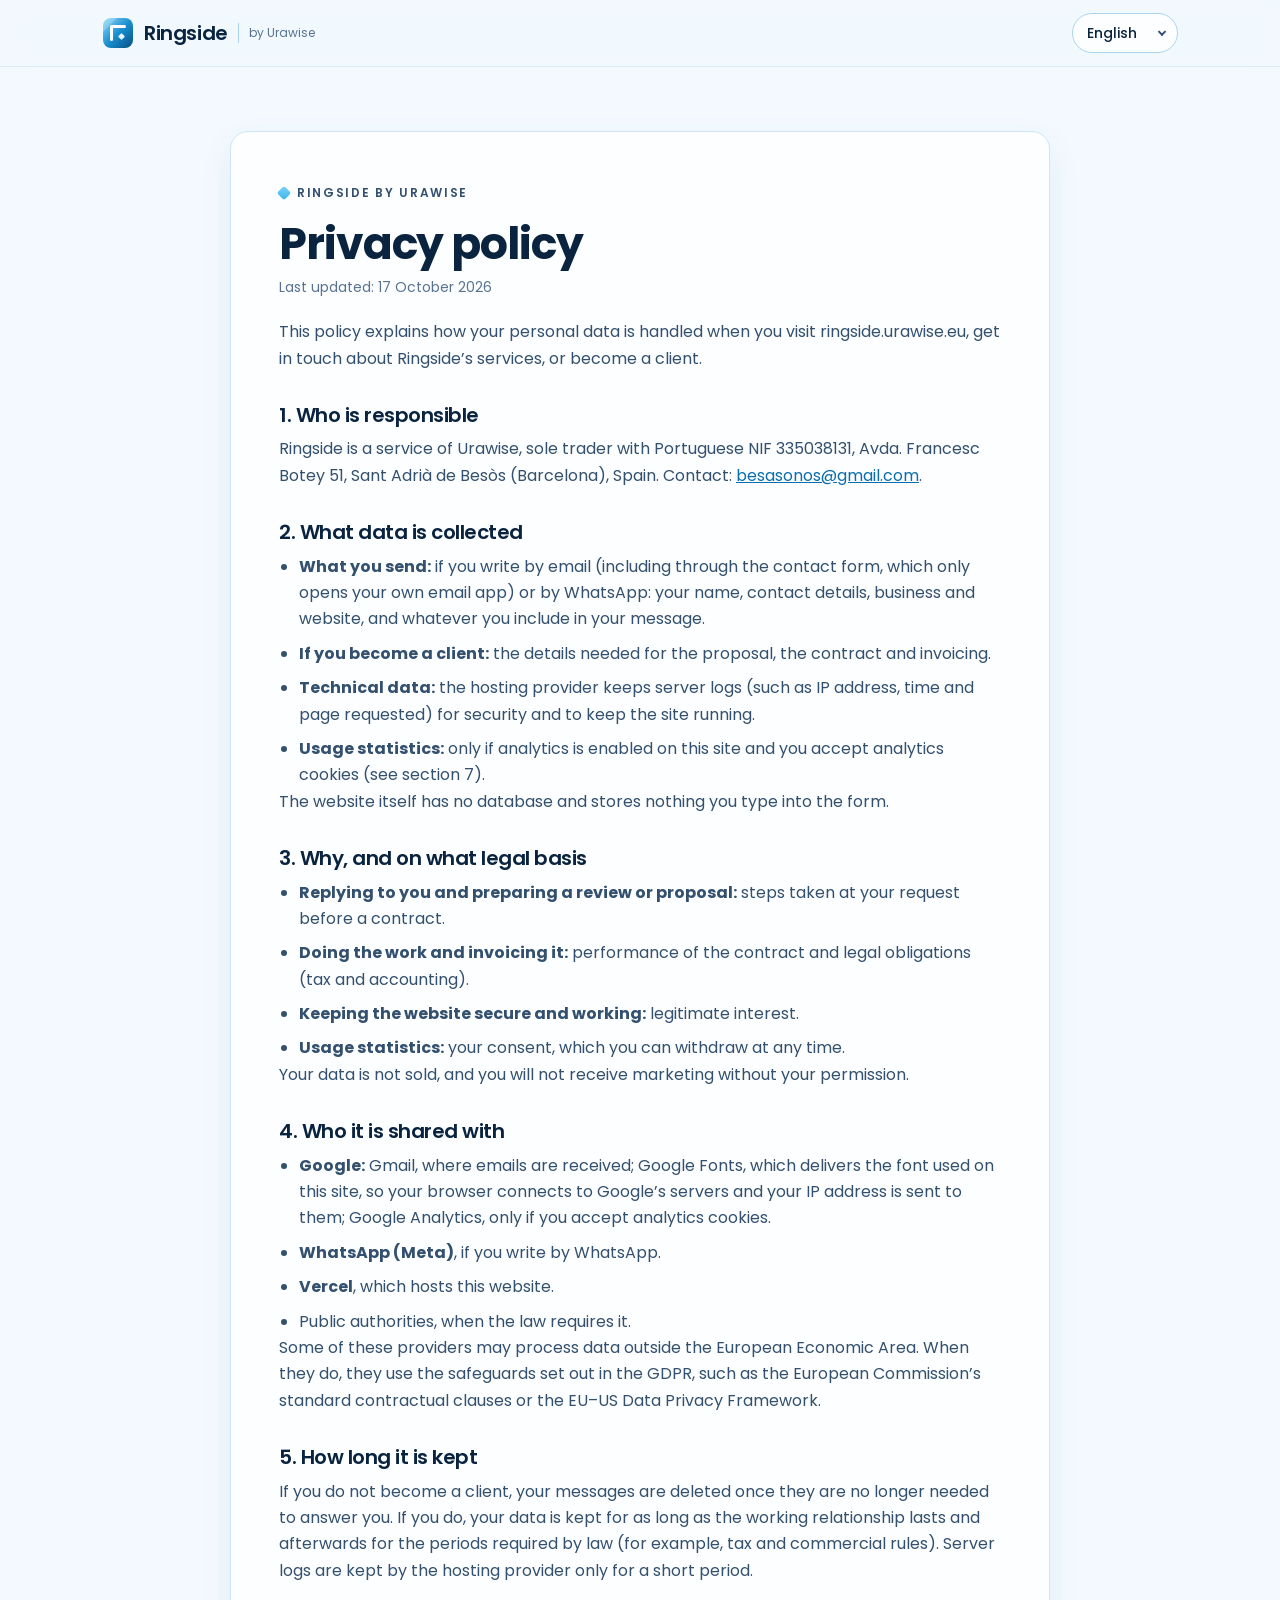
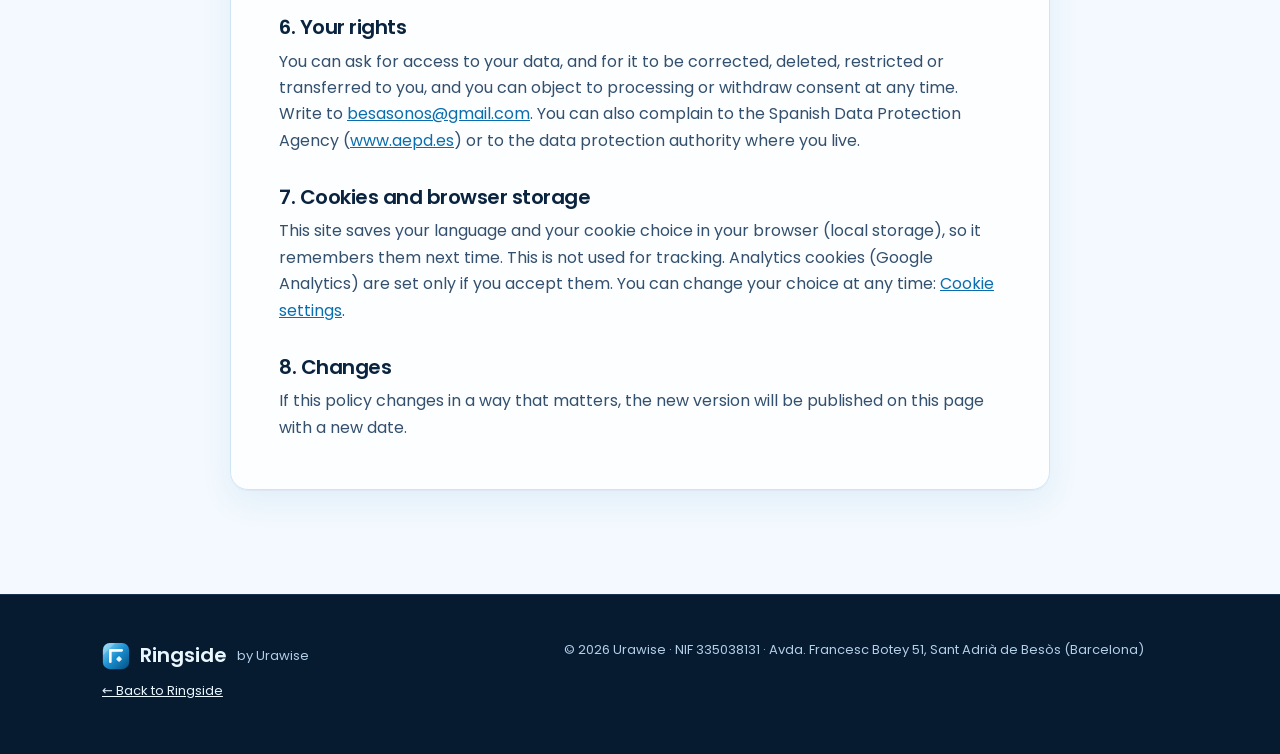
==== privacy.html @ f62d6eac "Privacy policy page in EN/ES/DA/SQ/FI at /privacy, linked from the footer; business details in the f" ====
<!doctype html>
<html lang="en">
<head>
  <meta charset="utf-8">
  <meta name="viewport" content="width=device-width, initial-scale=1">
  <title>Privacy policy · Ringside by Urawise</title>
  <meta name="description" content="How Ringside by Urawise handles personal data: who is responsible, what is collected, why, for how long, and your rights.">
  <link rel="canonical" href="https://ringside.urawise.eu/privacy">
  <meta name="theme-color" content="#f3f9fe" media="(prefers-color-scheme: light)">
  <meta name="theme-color" content="#05111f" media="(prefers-color-scheme: dark)">
  <meta name="color-scheme" content="light dark">
  <link rel="icon" href="/favicon.svg" type="image/svg+xml">
  <link rel="icon" href="/favicon-32.png" sizes="32x32" type="image/png">
  <link rel="apple-touch-icon" href="/apple-touch-icon.png">
  <link rel="preconnect" href="https://fonts.googleapis.com">
  <link rel="preconnect" href="https://fonts.gstatic.com" crossorigin>
  <link rel="stylesheet" href="https://fonts.googleapis.com/css2?family=Poppins:wght@400;500;600;700&display=swap">
  <link rel="stylesheet" href="/styles.css">
  <script src="/privacy.js" defer></script>
</head>
<body>
  <header class="site-header">
    <div class="wrap header-inner">
      <a class="brand" href="/" aria-label="Ringside by Urawise, home">
        <img class="brand-mark" src="/favicon.svg" alt="" width="32" height="32">
        <span class="brand-name">Ringside</span>
        <span class="brand-by">by Urawise</span>
      </a>
      <div class="header-actions">
        <label class="lang-select">
          <span class="visually-hidden">Language</span>
          <select data-lang-select>
            <option value="en" lang="en">English</option>
            <option value="es" lang="es">Español</option>
            <option value="da" lang="da">Dansk</option>
            <option value="sq" lang="sq">Shqip</option>
            <option value="fi" lang="fi">Suomi</option>
          </select>
        </label>
      </div>
    </div>
  </header>

  <main class="section legal-page">
    <div class="wrap">

<!-- ================= ENGLISH ================= -->
<article class="legal glass" data-lang-block="en" lang="en" data-title="Privacy policy · Ringside by Urawise">
  <p class="eyebrow">Ringside by Urawise</p>
  <h1>Privacy policy</h1>
  <p class="legal-updated">Last updated: 17 October 2026</p>
  <p>This policy explains how your personal data is handled when you visit ringside.urawise.eu, get in touch about Ringside’s services, or become a client.</p>

  <h2>1. Who is responsible</h2>
  <p>Ringside is a service of Urawise, sole trader with Portuguese NIF 335038131, Avda. Francesc Botey 51, Sant Adrià de Besòs (Barcelona), Spain. Contact: <a href="mailto:besasonos@gmail.com">besasonos@gmail.com</a>.</p>

  <h2>2. What data is collected</h2>
  <ul>
    <li><strong>What you send:</strong> if you write by email (including through the contact form, which only opens your own email app) or by WhatsApp: your name, contact details, business and website, and whatever you include in your message.</li>
    <li><strong>If you become a client:</strong> the details needed for the proposal, the contract and invoicing.</li>
    <li><strong>Technical data:</strong> the hosting provider keeps server logs (such as IP address, time and page requested) for security and to keep the site running.</li>
    <li><strong>Usage statistics:</strong> only if analytics is enabled on this site and you accept analytics cookies (see section 7).</li>
  </ul>
  <p>The website itself has no database and stores nothing you type into the form.</p>

  <h2>3. Why, and on what legal basis</h2>
  <ul>
    <li><strong>Replying to you and preparing a review or proposal:</strong> steps taken at your request before a contract.</li>
    <li><strong>Doing the work and invoicing it:</strong> performance of the contract and legal obligations (tax and accounting).</li>
    <li><strong>Keeping the website secure and working:</strong> legitimate interest.</li>
    <li><strong>Usage statistics:</strong> your consent, which you can withdraw at any time.</li>
  </ul>
  <p>Your data is not sold, and you will not receive marketing without your permission.</p>

  <h2>4. Who it is shared with</h2>
  <ul>
    <li><strong>Google:</strong> Gmail, where emails are received; Google Fonts, which delivers the font used on this site, so your browser connects to Google’s servers and your IP address is sent to them; Google Analytics, only if you accept analytics cookies.</li>
    <li><strong>WhatsApp (Meta)</strong>, if you write by WhatsApp.</li>
    <li><strong>Vercel</strong>, which hosts this website.</li>
    <li>Public authorities, when the law requires it.</li>
  </ul>
  <p>Some of these providers may process data outside the European Economic Area. When they do, they use the safeguards set out in the GDPR, such as the European Commission’s standard contractual clauses or the EU–US Data Privacy Framework.</p>

  <h2>5. How long it is kept</h2>
  <p>If you do not become a client, your messages are deleted once they are no longer needed to answer you. If you do, your data is kept for as long as the working relationship lasts and afterwards for the periods required by law (for example, tax and commercial rules). Server logs are kept by the hosting provider only for a short period.</p>

  <h2>6. Your rights</h2>
  <p>You can ask for access to your data, and for it to be corrected, deleted, restricted or transferred to you, and you can object to processing or withdraw consent at any time. Write to <a href="mailto:besasonos@gmail.com">besasonos@gmail.com</a>. You can also complain to the Spanish Data Protection Agency (<a href="https://www.aepd.es" target="_blank" rel="noopener">www.aepd.es</a>) or to the data protection authority where you live.</p>

  <h2 id="cookies">7. Cookies and browser storage</h2>
  <p>This site saves your language and your cookie choice in your browser (local storage), so it remembers them next time. This is not used for tracking. Analytics cookies (Google Analytics) are set only if you accept them. You can change your choice at any time: <a href="/?cookies=1">Cookie settings</a>.</p>

  <h2>8. Changes</h2>
  <p>If this policy changes in a way that matters, the new version will be published on this page with a new date.</p>
</article>

<!-- ================= ESPAÑOL ================= -->
<article class="legal glass" data-lang-block="es" lang="es" data-title="Política de privacidad · Ringside by Urawise" hidden>
  <p class="eyebrow">Ringside by Urawise</p>
  <h1>Política de privacidad</h1>
  <p class="legal-updated">Última actualización: 17 de octubre de 2026</p>
  <p>Esta política explica cómo se tratan tus datos personales cuando visitas ringside.urawise.eu, contactas para pedir información sobre los servicios de Ringside o te conviertes en cliente.</p>

  <h2>1. Responsable del tratamiento</h2>
  <p>Ringside es un servicio de Urawise, empresario individual con NIF portugués 335038131 y domicilio en Avda. Francesc Botey 51, Sant Adrià de Besòs (Barcelona), España. Contacto: <a href="mailto:besasonos@gmail.com">besasonos@gmail.com</a>.</p>

  <h2>2. Qué datos se tratan</h2>
  <ul>
    <li><strong>Lo que nos envías:</strong> si escribes por email (también mediante el formulario de contacto, que solo abre tu propia app de correo) o por WhatsApp: tu nombre, datos de contacto, empresa y web, y lo que incluyas en tu mensaje.</li>
    <li><strong>Si te conviertes en cliente:</strong> los datos necesarios para la propuesta, el contrato y la facturación.</li>
    <li><strong>Datos técnicos:</strong> el proveedor de alojamiento guarda registros del servidor (como la dirección IP, la hora y la página solicitada) por seguridad y para que la web funcione.</li>
    <li><strong>Estadísticas de uso:</strong> solo si la analítica está activada en esta web y aceptas las cookies de analítica (ver apartado 7).</li>
  </ul>
  <p>La web no tiene base de datos y no guarda nada de lo que escribas en el formulario.</p>

  <h2>3. Para qué y con qué base legal</h2>
  <ul>
    <li><strong>Responderte y preparar una revisión o propuesta:</strong> medidas precontractuales a petición tuya.</li>
    <li><strong>Realizar el trabajo y facturarlo:</strong> ejecución del contrato y cumplimiento de obligaciones legales (fiscales y contables).</li>
    <li><strong>Mantener la web segura y en funcionamiento:</strong> interés legítimo.</li>
    <li><strong>Estadísticas de uso:</strong> tu consentimiento, que puedes retirar en cualquier momento.</li>
  </ul>
  <p>Tus datos no se venden y no recibirás publicidad sin tu permiso.</p>

  <h2>4. Con quién se comparten</h2>
  <ul>
    <li><strong>Google:</strong> Gmail, donde se reciben los emails; Google Fonts, que sirve la tipografía de esta web, por lo que tu navegador se conecta a los servidores de Google y les envía tu dirección IP; Google Analytics, solo si aceptas las cookies de analítica.</li>
    <li><strong>WhatsApp (Meta)</strong>, si escribes por WhatsApp.</li>
    <li><strong>Vercel</strong>, que aloja esta web.</li>
    <li>Administraciones públicas, cuando la ley lo exija.</li>
  </ul>
  <p>Algunos de estos proveedores pueden tratar datos fuera del Espacio Económico Europeo; en ese caso lo hacen con las garantías previstas en el RGPD, como las cláusulas contractuales tipo de la Comisión Europea o el Marco de Privacidad de Datos UE-EE. UU.</p>

  <h2>5. Cuánto tiempo se conservan</h2>
  <p>Si no llegas a ser cliente, tus mensajes se borran cuando ya no son necesarios para responderte. Si lo eres, tus datos se conservan mientras dure la relación y, después, durante los plazos que exige la ley (por ejemplo, la normativa fiscal y mercantil). El proveedor de alojamiento conserva los registros del servidor solo durante un periodo breve.</p>

  <h2>6. Tus derechos</h2>
  <p>Puedes pedir el acceso, la rectificación, la supresión, la limitación y la portabilidad de tus datos, oponerte al tratamiento o retirar tu consentimiento en cualquier momento. Escribe a <a href="mailto:besasonos@gmail.com">besasonos@gmail.com</a>. También puedes reclamar ante la Agencia Española de Protección de Datos (<a href="https://www.aepd.es" target="_blank" rel="noopener">www.aepd.es</a>) o ante la autoridad de protección de datos de donde vivas.</p>

  <h2 id="cookies-es">7. Cookies y almacenamiento del navegador</h2>
  <p>Esta web guarda tu idioma y tu elección sobre cookies en tu navegador (almacenamiento local) para recordarlos la próxima vez. No se usa para seguimiento. Las cookies de analítica (Google Analytics) solo se activan si las aceptas. Puedes cambiar tu elección cuando quieras: <a href="/?cookies=1">Configuración de cookies</a>.</p>

  <h2>8. Cambios</h2>
  <p>Si esta política cambia de forma relevante, la nueva versión se publicará en esta página con una nueva fecha.</p>
</article>

<!-- ================= DANSK ================= -->
<article class="legal glass" data-lang-block="da" lang="da" data-title="Privatlivspolitik · Ringside by Urawise" hidden>
  <p class="eyebrow">Ringside by Urawise</p>
  <h1>Privatlivspolitik</h1>
  <p class="legal-updated">Senest opdateret: 17. oktober 2026</p>
  <p>Denne politik forklarer, hvordan dine personoplysninger behandles, når du besøger ringside.urawise.eu, kontakter Ringside om services eller bliver kunde.</p>

  <h2>1. Dataansvarlig</h2>
  <p>Ringside er en service fra Urawise, enkeltmandsvirksomhed med portugisisk NIF 335038131, Avda. Francesc Botey 51, Sant Adrià de Besòs (Barcelona), Spanien. Kontakt: <a href="mailto:besasonos@gmail.com">besasonos@gmail.com</a>.</p>

  <h2>2. Hvilke oplysninger der indsamles</h2>
  <ul>
    <li><strong>Det, du sender:</strong> hvis du skriver via e-mail (også via kontaktformularen, som kun åbner din egen mailapp) eller WhatsApp: dit navn, dine kontaktoplysninger, virksomhed og hjemmeside, og hvad du ellers skriver i din besked.</li>
    <li><strong>Hvis du bliver kunde:</strong> de oplysninger, der er nødvendige for tilbud, kontrakt og fakturering.</li>
    <li><strong>Tekniske data:</strong> hostingudbyderen gemmer serverlogs (som IP-adresse, tidspunkt og den side, der blev hentet) af sikkerhedshensyn og for at holde siden kørende.</li>
    <li><strong>Brugsstatistik:</strong> kun hvis analyse er slået til på siden, og du accepterer analysecookies (se afsnit 7).</li>
  </ul>
  <p>Selve hjemmesiden har ingen database og gemmer intet af det, du skriver i formularen.</p>

  <h2>3. Formål og retsgrundlag</h2>
  <ul>
    <li><strong>At svare dig og forberede en gennemgang eller et tilbud:</strong> foranstaltninger før en kontrakt på din anmodning.</li>
    <li><strong>At udføre arbejdet og fakturere det:</strong> opfyldelse af kontrakten og retlige forpligtelser (skat og bogføring).</li>
    <li><strong>At holde hjemmesiden sikker og i drift:</strong> legitim interesse.</li>
    <li><strong>Brugsstatistik:</strong> dit samtykke, som du til enhver tid kan trække tilbage.</li>
  </ul>
  <p>Dine oplysninger sælges ikke, og du modtager ikke markedsføring uden din tilladelse.</p>

  <h2>4. Hvem oplysningerne deles med</h2>
  <ul>
    <li><strong>Google:</strong> Gmail, hvor e-mails modtages; Google Fonts, som leverer skrifttypen på denne side, så din browser forbinder til Googles servere og sender din IP-adresse til dem; Google Analytics, kun hvis du accepterer analysecookies.</li>
    <li><strong>WhatsApp (Meta)</strong>, hvis du skriver via WhatsApp.</li>
    <li><strong>Vercel</strong>, som hoster denne hjemmeside.</li>
    <li>Offentlige myndigheder, når loven kræver det.</li>
  </ul>
  <p>Nogle af disse udbydere kan behandle oplysninger uden for Det Europæiske Økonomiske Samarbejdsområde. I så fald sker det med de garantier, som GDPR foreskriver, f.eks. Europa-Kommissionens standardkontraktbestemmelser eller EU-US Data Privacy Framework.</p>

  <h2>5. Hvor længe oplysningerne opbevares</h2>
  <p>Hvis du ikke bliver kunde, slettes dine beskeder, når de ikke længere er nødvendige for at svare dig. Hvis du bliver kunde, opbevares dine oplysninger, så længe samarbejdet varer, og derefter i de perioder, loven kræver (f.eks. skatte- og handelsregler). Serverlogs opbevares kun i kort tid af hostingudbyderen.</p>

  <h2>6. Dine rettigheder</h2>
  <p>Du kan bede om indsigt i dine oplysninger og om at få dem rettet, slettet, begrænset eller overført til dig, og du kan gøre indsigelse mod behandlingen eller trække dit samtykke tilbage når som helst. Skriv til <a href="mailto:besasonos@gmail.com">besasonos@gmail.com</a>. Du kan også klage til det spanske datatilsyn (<a href="https://www.aepd.es" target="_blank" rel="noopener">www.aepd.es</a>) eller til datatilsynet, hvor du bor.</p>

  <h2 id="cookies-da">7. Cookies og lagring i browseren</h2>
  <p>Denne side gemmer dit sprog og dit cookievalg i din browser (lokal lagring), så de huskes næste gang. Det bruges ikke til sporing. Analysecookies (Google Analytics) sættes kun, hvis du accepterer dem. Du kan altid ændre dit valg: <a href="/?cookies=1">Cookieindstillinger</a>.</p>

  <h2>8. Ændringer</h2>
  <p>Hvis politikken ændres på en væsentlig måde, offentliggøres den nye version på denne side med en ny dato.</p>
</article>

<!-- ================= SHQIP ================= -->
<article class="legal glass" data-lang-block="sq" lang="sq" data-title="Politika e privatësisë · Ringside by Urawise" hidden>
  <p class="eyebrow">Ringside by Urawise</p>
  <h1>Politika e privatësisë</h1>
  <p class="legal-updated">Përditësuar më: 17 tetor 2026</p>
  <p>Kjo politikë shpjegon si trajtohen të dhënat e tua personale kur viziton ringside.urawise.eu, kontakton për shërbimet e Ringside ose bëhesh klient.</p>

  <h2>1. Kush është përgjegjës</h2>
  <p>Ringside është një shërbim i Urawise, sipërmarrës individual me NIF portugez 335038131, Avda. Francesc Botey 51, Sant Adrià de Besòs (Barcelona), Spanjë. Kontakti: <a href="mailto:besasonos@gmail.com">besasonos@gmail.com</a>.</p>

  <h2>2. Çfarë të dhënash mblidhen</h2>
  <ul>
    <li><strong>Ato që dërgon:</strong> nëse shkruan me email (edhe përmes formularit të kontaktit, i cili vetëm hap aplikacionin tënd të emailit) ose në WhatsApp: emri, të dhënat e kontaktit, biznesi dhe faqja jote, si dhe çfarëdo që përfshin në mesazh.</li>
    <li><strong>Nëse bëhesh klient:</strong> të dhënat e nevojshme për ofertën, kontratën dhe faturimin.</li>
    <li><strong>Të dhëna teknike:</strong> ofruesi i hostimit ruan regjistrat e serverit (si adresa IP, ora dhe faqja e kërkuar) për siguri dhe që faqja të funksionojë.</li>
    <li><strong>Statistika përdorimi:</strong> vetëm nëse analitika është aktivizuar në këtë faqe dhe ti pranon cookies analitike (shih pikën 7).</li>
  </ul>
  <p>Vetë faqja nuk ka bazë të dhënash dhe nuk ruan asgjë nga ato që shkruan në formular.</p>

  <h2>3. Për çfarë dhe mbi çfarë baze ligjore</h2>
  <ul>
    <li><strong>Për t’u përgjigjur dhe për të përgatitur një rishikim ose ofertë:</strong> hapa para kontratës, me kërkesën tënde.</li>
    <li><strong>Për të kryer punën dhe për ta faturuar:</strong> zbatimi i kontratës dhe detyrimet ligjore (tatimore dhe kontabël).</li>
    <li><strong>Për ta mbajtur faqen të sigurt dhe funksionale:</strong> interes legjitim.</li>
    <li><strong>Statistika përdorimi:</strong> pëlqimi yt, të cilin mund ta tërheqësh në çdo kohë.</li>
  </ul>
  <p>Të dhënat e tua nuk shiten dhe nuk do të marrësh mesazhe marketingu pa lejen tënde.</p>

  <h2>4. Me kë ndahen</h2>
  <ul>
    <li><strong>Google:</strong> Gmail, ku merren emailet; Google Fonts, që ofron shkronjat e kësaj faqeje, prandaj shfletuesi yt lidhet me serverat e Google dhe u dërgon adresën tënde IP; Google Analytics, vetëm nëse pranon cookies analitike.</li>
    <li><strong>WhatsApp (Meta)</strong>, nëse shkruan në WhatsApp.</li>
    <li><strong>Vercel</strong>, që hoston këtë faqe.</li>
    <li>Autoritetet publike, kur e kërkon ligji.</li>
  </ul>
  <p>Disa nga këta ofrues mund t’i përpunojnë të dhënat jashtë Zonës Ekonomike Evropiane. Në atë rast, ata përdorin garancitë e parashikuara nga GDPR, si klauzolat standarde kontraktuale të Komisionit Evropian ose Kuadri i Privatësisë së të Dhënave BE-SHBA.</p>

  <h2>5. Sa kohë ruhen</h2>
  <p>Nëse nuk bëhesh klient, mesazhet e tua fshihen kur nuk janë më të nevojshme për të të përgjigjur. Nëse bëhesh klient, të dhënat ruhen për sa kohë zgjat bashkëpunimi dhe më pas për afatet që kërkon ligji (për shembull, rregullat tatimore dhe tregtare). Regjistrat e serverit ruhen nga ofruesi i hostimit vetëm për një periudhë të shkurtër.</p>

  <h2>6. Të drejtat e tua</h2>
  <p>Mund të kërkosh qasje në të dhënat e tua, korrigjimin, fshirjen, kufizimin ose transferimin e tyre te ti, dhe mund të kundërshtosh përpunimin ose të tërheqësh pëlqimin në çdo kohë. Shkruaj te <a href="mailto:besasonos@gmail.com">besasonos@gmail.com</a>. Mund të ankohesh edhe pranë Agjencisë Spanjolle për Mbrojtjen e të Dhënave (<a href="https://www.aepd.es" target="_blank" rel="noopener">www.aepd.es</a>) ose pranë autoritetit të mbrojtjes së të dhënave ku jeton.</p>

  <h2 id="cookies-sq">7. Cookies dhe ruajtja në shfletues</h2>
  <p>Kjo faqe ruan gjuhën dhe zgjedhjen tënde për cookies në shfletues (ruajtje lokale), që t’i mbajë mend herën tjetër. Kjo nuk përdoret për gjurmim. Cookies analitike (Google Analytics) vendosen vetëm nëse i pranon. Mund ta ndryshosh zgjedhjen në çdo kohë: <a href="/?cookies=1">Cilësimet e cookies</a>.</p>

  <h2>8. Ndryshime</h2>
  <p>Nëse kjo politikë ndryshon në mënyrë të rëndësishme, versioni i ri do të publikohet në këtë faqe me një datë të re.</p>
</article>

<!-- ================= SUOMI ================= -->
<article class="legal glass" data-lang-block="fi" lang="fi" data-title="Tietosuojaseloste · Ringside by Urawise" hidden>
  <p class="eyebrow">Ringside by Urawise</p>
  <h1>Tietosuojaseloste</h1>
  <p class="legal-updated">Päivitetty: 17.10.2026</p>
  <p>Tässä selosteessa kerrotaan, miten henkilötietojasi käsitellään, kun vierailet sivustolla ringside.urawise.eu, otat yhteyttä Ringsiden palveluista tai sinusta tulee asiakas.</p>

  <h2>1. Rekisterinpitäjä</h2>
  <p>Ringside on Urawisen palvelu. Urawise on yksityinen elinkeinonharjoittaja, portugalilainen NIF 335038131, Avda. Francesc Botey 51, Sant Adrià de Besòs (Barcelona), Espanja. Yhteystieto: <a href="mailto:besasonos@gmail.com">besasonos@gmail.com</a>.</p>

  <h2>2. Mitä tietoja kerätään</h2>
  <ul>
    <li><strong>Lähettämäsi tiedot:</strong> jos kirjoitat sähköpostilla (myös yhteydenottolomakkeella, joka vain avaa oman sähköpostisovelluksesi) tai WhatsAppissa: nimesi, yhteystietosi, yrityksesi ja verkkosivusi sekä kaikki, mitä kirjoitat viestiisi.</li>
    <li><strong>Jos sinusta tulee asiakas:</strong> tarjoukseen, sopimukseen ja laskutukseen tarvittavat tiedot.</li>
    <li><strong>Tekniset tiedot:</strong> palveluntarjoaja, jolla sivusto on, tallentaa palvelinlokeja (kuten IP-osoite, aika ja pyydetty sivu) tietoturvan ja sivuston toiminnan vuoksi.</li>
    <li><strong>Käyttötilastot:</strong> vain, jos analytiikka on käytössä tällä sivustolla ja hyväksyt analytiikkaevästeet (ks. kohta 7).</li>
  </ul>
  <p>Sivustolla ei ole tietokantaa, eikä se tallenna mitään lomakkeeseen kirjoittamaasi.</p>

  <h2>3. Käyttötarkoitukset ja oikeusperuste</h2>
  <ul>
    <li><strong>Sinulle vastaaminen ja arvion tai tarjouksen valmistelu:</strong> pyynnöstäsi tehtävät sopimusta edeltävät toimet.</li>
    <li><strong>Työn tekeminen ja laskuttaminen:</strong> sopimuksen täytäntöönpano ja lakisääteiset velvoitteet (verotus ja kirjanpito).</li>
    <li><strong>Sivuston turvallisuus ja toiminta:</strong> oikeutettu etu.</li>
    <li><strong>Käyttötilastot:</strong> suostumuksesi, jonka voit perua milloin tahansa.</li>
  </ul>
  <p>Tietojasi ei myydä, eikä sinulle lähetetä markkinointia ilman lupaasi.</p>

  <h2>4. Kenelle tietoja luovutetaan</h2>
  <ul>
    <li><strong>Google:</strong> Gmail, johon sähköpostit saapuvat; Google Fonts, joka toimittaa sivuston fontin, joten selaimesi muodostaa yhteyden Googlen palvelimiin ja IP-osoitteesi välittyy niille; Google Analytics, vain jos hyväksyt analytiikkaevästeet.</li>
    <li><strong>WhatsApp (Meta)</strong>, jos kirjoitat WhatsAppissa.</li>
    <li><strong>Vercel</strong>, jonka palvelimilla tämä sivusto on.</li>
    <li>Viranomaiset, kun laki sitä edellyttää.</li>
  </ul>
  <p>Osa näistä palveluntarjoajista voi käsitellä tietoja Euroopan talousalueen ulkopuolella. Silloin ne käyttävät GDPR:n mukaisia suojatoimia, kuten Euroopan komission vakiosopimuslausekkeita tai EU:n ja Yhdysvaltojen tietosuojakehystä.</p>

  <h2>5. Kuinka kauan tietoja säilytetään</h2>
  <p>Jos sinusta ei tule asiakasta, viestisi poistetaan, kun niitä ei enää tarvita sinulle vastaamiseen. Jos sinusta tulee asiakas, tietojasi säilytetään yhteistyön ajan ja sen jälkeen lain edellyttämät ajat (esimerkiksi vero- ja kauppalainsäädännön mukaan). Palveluntarjoaja säilyttää palvelinlokeja vain lyhyen ajan.</p>

  <h2>6. Oikeutesi</h2>
  <p>Voit pyytää pääsyä tietoihisi sekä niiden oikaisua, poistamista, käsittelyn rajoittamista tai siirtämistä sinulle, ja voit vastustaa käsittelyä tai perua suostumuksesi milloin tahansa. Kirjoita osoitteeseen <a href="mailto:besasonos@gmail.com">besasonos@gmail.com</a>. Voit myös tehdä valituksen Espanjan tietosuojavirastolle (<a href="https://www.aepd.es" target="_blank" rel="noopener">www.aepd.es</a>) tai asuinmaasi tietosuojaviranomaiselle.</p>

  <h2 id="cookies-fi">7. Evästeet ja selaimen tallennustila</h2>
  <p>Sivusto tallentaa kielivalintasi ja evästevalintasi selaimeesi (paikallinen tallennustila), jotta ne muistetaan seuraavalla kerralla. Tätä ei käytetä seurantaan. Analytiikkaevästeet (Google Analytics) otetaan käyttöön vain, jos hyväksyt ne. Voit muuttaa valintaasi milloin tahansa: <a href="/?cookies=1">Evästeasetukset</a>.</p>

  <h2>8. Muutokset</h2>
  <p>Jos seloste muuttuu olennaisesti, uusi versio julkaistaan tällä sivulla uudella päivämäärällä.</p>
</article>

    </div>
  </main>

  <footer class="site-footer">
    <div class="wrap footer-inner">
      <div>
        <p class="footer-brand"><img class="brand-mark" src="/favicon.svg" alt="" width="28" height="28">Ringside <span>by Urawise</span></p>
        <p><a class="footer-link" href="/" data-back>← Back to Ringside</a></p>
      </div>
      <div class="footer-legal">
        <p>© <span data-year>2026</span> Urawise · NIF 335038131 · Avda. Francesc Botey 51, Sant Adrià de Besòs (Barcelona)</p>
      </div>
    </div>
  </footer>
</body>
</html>
---- styles.css ----
/* Ringside: crystal blue brand. Poppins throughout. */
:root {
  --bg: #f3f9fe;
  --bg-2: #e7f4fd;
  --surface: rgba(255, 255, 255, .74);
  --surface-solid: #ffffff;
  --ink: #0a2440;
  --ink-2: #33506e;
  --muted: #587391;
  --line: #cfe5f4;
  --line-strong: #a9d3ee;
  --brand: #0a6eae;
  --brand-ink: #075a8f;
  --crystal-1: #e4f6ff;
  --crystal-2: #bde9fb;
  --crystal-3: #7fd2f5;
  --crystal-4: #38b6ec;
  --btn-from: #064f80;
  --btn-to: #0b78bb;
  --btn-ink: #ffffff;
  --glow: rgba(56, 182, 236, .28);
  --deep: #061a30;
  --deep-2: #0b2e52;
  --deep-ink: #eaf7ff;
  --deep-muted: #b3cfe6;
  --whatsapp: #128c4a;
  --radius: 18px;
  --shadow: 0 1px 1px rgba(10, 36, 64, .04), 0 12px 32px rgba(10, 110, 174, .08);
  --font: 'Poppins', system-ui, -apple-system, 'Segoe UI', sans-serif;
  color-scheme: light;
}

@media (prefers-color-scheme: dark) {
  :root {
    --bg: #05111f;
    --bg-2: #081a2e;
    --surface: rgba(16, 42, 70, .55);
    --surface-solid: #0c2138;
    --ink: #e6f4ff;
    --ink-2: #bcd5ea;
    --muted: #8eabc6;
    --line: #17375a;
    --line-strong: #24507c;
    --brand: #7fd2f5;
    --brand-ink: #a6e1f9;
    --crystal-1: #0d2742;
    --crystal-2: #12406a;
    --crystal-3: #1f6fa6;
    --crystal-4: #38b6ec;
    --btn-from: #38b6ec;
    --btn-to: #8fdcfa;
    --btn-ink: #04203a;
    --glow: rgba(56, 182, 236, .22);
    --deep: #030b15;
    --deep-2: #0a2643;
    --whatsapp: #1fa85c;
    --shadow: 0 1px 1px rgba(0, 0, 0, .3), 0 14px 36px rgba(0, 0, 0, .35);
    color-scheme: dark;
  }
}

*, *::before, *::after { box-sizing: border-box; }
html { scroll-behavior: smooth; -webkit-text-size-adjust: 100%; }
@media (prefers-reduced-motion: reduce) { html { scroll-behavior: auto; } *, *::before, *::after { transition: none !important; animation: none !important; } }
body {
  margin: 0;
  background: var(--bg);
  color: var(--ink);
  font-family: var(--font);
  font-size: 16px;
  line-height: 1.65;
  overflow-x: hidden;
}
img, svg { display: block; max-width: 100%; }
a { color: var(--brand); }
h1, h2, h3 { line-height: 1.12; letter-spacing: -.025em; margin: 0; font-weight: 600; }
h1 { font-size: clamp(36px, 7vw, 66px); max-width: 15ch; font-weight: 700; }
h2 { font-size: clamp(27px, 4.2vw, 42px); max-width: 22ch; }
h3 { font-size: 19px; letter-spacing: -.01em; }
p { margin: 0; }
:focus-visible { outline: 3px solid var(--crystal-4); outline-offset: 3px; border-radius: 6px; }

.wrap { width: 100%; max-width: 1140px; margin: 0 auto; padding: 0 16px; position: relative; }
@media (min-width: 720px) { .wrap { padding: 0 32px; } }

.skip-link { position: absolute; left: -9999px; top: 8px; background: var(--surface-solid); padding: 8px 12px; z-index: 100; }
.skip-link:focus { left: 8px; }

/* Gradient text for key words */
.shine { background: linear-gradient(100deg, var(--brand-ink) 0%, var(--crystal-4) 55%, var(--brand) 100%); -webkit-background-clip: text; background-clip: text; color: transparent; }

/* Header */
.site-header { position: sticky; top: 0; z-index: 30; background: color-mix(in srgb, var(--bg) 78%, transparent); backdrop-filter: blur(14px) saturate(1.4); -webkit-backdrop-filter: blur(14px) saturate(1.4); border-bottom: 1px solid color-mix(in srgb, var(--line) 70%, transparent); }
.header-inner { display: flex; align-items: center; justify-content: space-between; gap: 12px; height: 66px; }
.brand { display: flex; align-items: center; gap: 10px; color: var(--ink); text-decoration: none; }
.brand-mark { width: 32px; height: 32px; flex: none; }
.brand-name { font-weight: 600; font-size: 20px; letter-spacing: -.02em; }
.brand-by { font-size: 12px; color: var(--muted); display: none; padding-left: 10px; border-left: 1px solid var(--line-strong); }
@media (min-width: 420px) { .brand-by { display: inline; } }
.site-nav { display: none; gap: 28px; }
.site-nav a { color: var(--ink-2); text-decoration: none; font-size: 14px; font-weight: 500; }
.site-nav a:hover { color: var(--brand); }
@media (min-width: 900px) { .site-nav { display: flex; } }
.header-actions { display: flex; align-items: center; gap: 10px; }
.visually-hidden { position: absolute; width: 1px; height: 1px; overflow: hidden; clip: rect(0 0 0 0); white-space: nowrap; }
.lang-select { position: relative; display: inline-flex; }
.lang-select::after { content: ''; position: absolute; right: 13px; top: 50%; width: 6px; height: 6px; border-right: 2px solid var(--ink-2); border-bottom: 2px solid var(--ink-2); transform: translateY(-70%) rotate(45deg); pointer-events: none; }
.lang-select select { appearance: none; -webkit-appearance: none; font: 500 14px var(--font); color: var(--ink); background: var(--surface); border: 1px solid var(--line-strong); border-radius: 999px; padding: 7px 32px 7px 14px; min-height: 40px; cursor: pointer; }
.lang-select select:hover { border-color: var(--brand); }
.header-actions .btn-small { display: none; }
@media (min-width: 560px) { .header-actions .btn-small { display: inline-flex; } }

/* Buttons */
.btn { position: relative; display: inline-flex; align-items: center; justify-content: center; gap: 10px; min-height: 50px; padding: 12px 26px; border-radius: 999px; border: 0; background: linear-gradient(135deg, var(--btn-from), var(--btn-to)); color: var(--btn-ink); font: 600 16px var(--font); text-decoration: none; cursor: pointer; box-shadow: 0 8px 24px var(--glow), inset 0 1px 0 rgba(255,255,255,.25); transition: transform .15s, box-shadow .15s; }
.btn:hover { transform: translateY(-2px); box-shadow: 0 14px 32px var(--glow), inset 0 1px 0 rgba(255,255,255,.25); }
.btn-small { min-height: 40px; padding: 8px 18px; font-size: 14px; }
.btn-ghost { background: var(--surface); color: var(--ink); border: 1px solid var(--line-strong); box-shadow: none; }
.btn-ghost:hover { box-shadow: none; border-color: var(--brand); }
.btn-block { width: 100%; }
.btn-whatsapp { background: var(--whatsapp); color: #fff; box-shadow: 0 8px 24px rgba(18, 140, 74, .25); }
.btn-whatsapp svg { width: 22px; height: 22px; }
.text-link { color: var(--ink-2); font-weight: 500; text-underline-offset: 5px; text-decoration-color: var(--crystal-3); }
.text-link:hover { color: var(--brand); }
.link-button { background: none; border: 0; padding: 0; color: inherit; font: inherit; text-decoration: underline; cursor: pointer; }

/* Hero */
.hero { position: relative; overflow: hidden; padding: 56px 0 72px; background:
  radial-gradient(700px 420px at 90% -10%, var(--crystal-2), transparent 65%),
  radial-gradient(520px 360px at 0% 100%, var(--crystal-1), transparent 70%),
  var(--bg); }
@media (min-width: 720px) { .hero { padding: 104px 0 120px; } }
.hero-inner { position: relative; z-index: 1; }
.hero-crystal { position: absolute; z-index: 0; right: -90px; top: -20px; width: 260px; opacity: .35; pointer-events: none; }
@media (min-width: 720px) { .hero-crystal { right: -40px; top: 40px; width: 520px; opacity: .9; } }
@media (min-width: 1100px) { .hero-crystal { right: 2%; } }
.hero-crystal svg { width: 100%; height: auto; animation: float 9s ease-in-out infinite; }
@keyframes float { 50% { transform: translateY(-12px) rotate(1.5deg); } }
.eyebrow { display: inline-flex; align-items: center; gap: 8px; color: var(--brand-ink); font-weight: 600; font-size: 12px; letter-spacing: .14em; text-transform: uppercase; margin-bottom: 16px; }
.eyebrow::before { content: ''; width: 10px; height: 10px; transform: rotate(45deg); border-radius: 2px; background: linear-gradient(135deg, var(--crystal-3), var(--crystal-4)); }
.hero .eyebrow { background: var(--surface); border: 1px solid var(--line-strong); border-radius: 999px; padding: 6px 14px; backdrop-filter: blur(8px); }
.lead { font-size: clamp(16px, 2.1vw, 19px); color: var(--ink-2); max-width: 56ch; margin-top: 22px; }
.hero-actions { display: flex; flex-wrap: wrap; align-items: center; gap: 16px 26px; margin-top: 34px; }
.hero-points { list-style: none; padding: 0; margin: 40px 0 0; display: flex; flex-wrap: wrap; gap: 10px; }
.hero-points li { background: var(--surface); border: 1px solid var(--line); border-radius: 12px; padding: 8px 14px; font-size: 14px; color: var(--ink-2); backdrop-filter: blur(8px); -webkit-backdrop-filter: blur(8px); }

/* Sections */
.section { position: relative; padding: 72px 0; }
@media (min-width: 720px) { .section { padding: 104px 0; } }
.section-alt { background: linear-gradient(180deg, var(--bg-2), var(--bg)); }
.section-lead { color: var(--ink-2); max-width: 60ch; margin-top: 18px; font-size: 17px; }
.split { display: grid; gap: 28px; }
@media (min-width: 860px) { .split { grid-template-columns: 1fr 1fr; gap: 64px; align-items: start; } }
.split > div > p:not(.eyebrow) { color: var(--ink-2); font-size: 17px; }

/* Glass cards */
.glass { background: var(--surface); border: 1px solid var(--line); border-radius: var(--radius); box-shadow: var(--shadow); backdrop-filter: blur(12px); -webkit-backdrop-filter: blur(12px); }

.cards { display: grid; gap: 18px; margin-top: 40px; }
@media (min-width: 860px) { .cards { grid-template-columns: repeat(3, 1fr); } }
.card { position: relative; overflow: hidden; padding: 28px; display: flex; flex-direction: column; gap: 12px; transition: transform .2s, border-color .2s; }
.card::after { content: ''; position: absolute; right: -40px; top: -40px; width: 120px; height: 120px; transform: rotate(45deg); background: linear-gradient(135deg, var(--crystal-2), transparent 70%); opacity: .7; pointer-events: none; }
.card:hover { transform: translateY(-3px); border-color: var(--line-strong); }
.card > p { color: var(--ink-2); }
.card-icon { width: 48px; height: 48px; border-radius: 14px; background: linear-gradient(135deg, var(--crystal-1), var(--crystal-2)); border: 1px solid var(--line-strong); color: var(--brand-ink); display: grid; place-items: center; }
.card-icon svg { width: 24px; height: 24px; fill: none; stroke: currentColor; stroke-width: 1.8; stroke-linecap: round; stroke-linejoin: round; }
.ticks { list-style: none; padding: 0; margin: 4px 0 0; display: grid; gap: 9px; }
.ticks li { position: relative; padding-left: 24px; color: var(--ink-2); font-size: 15px; }
.ticks li::before { content: ''; position: absolute; left: 3px; top: 9px; width: 8px; height: 8px; transform: rotate(45deg); border-radius: 1px; background: var(--crystal-4); }
.tag { margin-top: auto; font-size: 13px; color: var(--ink-2); background: var(--crystal-1); border: 1px dashed var(--line-strong); border-radius: 10px; padding: 8px 12px; }

.steps { list-style: none; padding: 0; margin: 40px 0 0; display: grid; gap: 18px; }
@media (min-width: 720px) { .steps { grid-template-columns: repeat(2, 1fr); } }
@media (min-width: 1000px) { .steps { grid-template-columns: repeat(4, 1fr); } }
.steps li { padding: 24px; }
.steps h3 { font-size: 18px; margin: 16px 0 8px; }
.steps p { color: var(--ink-2); font-size: 15px; }
.step-num { display: grid; place-items: center; width: 40px; height: 40px; border-radius: 12px; transform: rotate(45deg); background: linear-gradient(135deg, var(--btn-from), var(--btn-to)); color: var(--btn-ink); font-weight: 600; box-shadow: 0 6px 16px var(--glow); }
.step-num span { transform: rotate(-45deg); }

.chips { list-style: none; padding: 0; margin: 22px 0 0; display: flex; flex-wrap: wrap; gap: 8px; }
.chips li { border: 1px solid var(--line-strong); background: var(--surface); border-radius: 999px; padding: 6px 16px; font-size: 14px; color: var(--ink-2); }

.proof-empty { margin-top: 32px; padding: 28px; display: flex; gap: 18px; align-items: flex-start; border-style: dashed; border-color: var(--line-strong); }
.proof-empty img { width: 40px; height: 40px; flex: none; }
.proof-empty p { color: var(--ink-2); font-size: 17px; max-width: 62ch; }
.proof-grid { display: grid; gap: 18px; margin-top: 32px; }
@media (min-width: 720px) { .proof-grid { grid-template-columns: 1fr 1fr; } }
.proof-card { margin: 0; padding: 24px; }
.proof-number { font-weight: 700; font-size: 38px; color: var(--brand); }

.pricing-box { position: relative; overflow: hidden; display: flex; flex-direction: column; gap: 24px; padding: 30px; border-radius: 24px; background: linear-gradient(135deg, var(--crystal-1), var(--surface-solid) 60%); border: 1px solid var(--line-strong); box-shadow: var(--shadow); }
@media (min-width: 860px) { .pricing-box { flex-direction: row; align-items: center; justify-content: space-between; padding: 48px; } }
.price { font-weight: 600; font-size: clamp(19px, 2.4vw, 24px); line-height: 1.4; margin-top: 16px; max-width: 34ch; }
.muted { color: var(--muted); margin-top: 8px; font-size: 15px; }

/* Contact: deep crystal panel (same in both themes) */
.section-dark { color: var(--deep-ink); background:
  radial-gradient(600px 380px at 100% 0%, rgba(56, 182, 236, .35), transparent 70%),
  radial-gradient(500px 340px at 0% 100%, rgba(127, 210, 245, .18), transparent 70%),
  linear-gradient(160deg, var(--deep-2), var(--deep)); overflow: hidden; }
.section-dark .eyebrow { color: #9fe0fb; }
.section-dark .split > div > p:not(.eyebrow) { color: var(--deep-muted); margin-top: 18px; }
.contact-actions { display: flex; flex-direction: column; align-items: flex-start; gap: 16px; margin-top: 30px; }
.btn-outline-light { background: rgba(255, 255, 255, .06); color: var(--deep-ink); border: 1px solid rgba(159, 224, 251, .45); box-shadow: none; backdrop-filter: blur(8px); }
.btn-outline-light:hover { background: rgba(255, 255, 255, .12); box-shadow: none; }
.btn-outline-light svg { width: 22px; height: 22px; }
@media (min-width: 480px) { .contact-actions { flex-direction: row; flex-wrap: wrap; } }
.contact-form { background: var(--surface-solid); color: var(--ink); border-radius: 22px; padding: 24px; display: grid; gap: 16px; box-shadow: 0 24px 60px rgba(0, 0, 0, .3); border: 1px solid var(--line); }
@media (min-width: 720px) { .contact-form { padding: 34px; } }
.field { display: grid; gap: 6px; }
.field label { font-size: 14px; font-weight: 500; color: var(--ink-2); }
.field input, .field textarea { width: 100%; font: 16px var(--font); color: var(--ink); background: var(--bg); border: 1px solid var(--line-strong); border-radius: 12px; padding: 12px 14px; }
.field input:focus, .field textarea:focus { outline: 3px solid var(--glow); outline-offset: 0; border-color: var(--crystal-4); }
.field textarea { resize: vertical; min-height: 110px; }
.form-note { font-size: 13px; color: var(--muted); }
.form-error { font-size: 14px; color: #b42318; }
@media (prefers-color-scheme: dark) { .form-error { color: #ff8a80; } }

/* Footer */
.site-footer { background: var(--deep); color: var(--deep-muted); border-top: 1px solid rgba(127, 210, 245, .14); padding: 44px 0 130px; font-size: 13px; }
@media (min-width: 720px) { .site-footer { padding-bottom: 52px; } }
.footer-inner { display: grid; gap: 24px; }
@media (min-width: 860px) { .footer-inner { grid-template-columns: 1fr 1.4fr; } }
.footer-brand { display: flex; align-items: center; gap: 10px; font-weight: 600; font-size: 20px; color: var(--deep-ink); margin-bottom: 8px; }
.footer-brand .brand-mark { width: 28px; height: 28px; }
.footer-brand span { font-weight: 400; font-size: 13px; color: var(--deep-muted); }
.footer-legal { display: grid; gap: 8px; }

/* Cookie banner */
.cookie-banner { position: fixed; left: 12px; right: 12px; bottom: 12px; z-index: 50; max-width: 520px; margin-left: auto; background: var(--surface-solid); color: var(--ink); border: 1px solid var(--line-strong); border-radius: 16px; box-shadow: 0 16px 44px rgba(6, 26, 48, .22); padding: 14px 16px; display: flex; flex-wrap: wrap; align-items: center; gap: 10px 16px; font-size: 14px; }
.cookie-banner[hidden] { display: none; }
.cookie-banner p { flex: 1 1 240px; }
.cookie-actions { display: flex; gap: 8px; }

/* Privacy page */
.legal-page { padding-top: 40px; }
@media (min-width: 720px) { .legal-page { padding-top: 64px; } }
.legal { max-width: 820px; margin: 0 auto; padding: 24px; }
@media (min-width: 720px) { .legal { padding: 48px; } }
.legal h1 { font-size: clamp(30px, 5vw, 44px); max-width: none; }
.legal h2 { font-size: 20px; max-width: none; margin: 32px 0 10px; }
.legal p, .legal li { color: var(--ink-2); }
.legal p + p { margin-top: 12px; }
.legal ul { padding-left: 20px; margin: 10px 0 0; display: grid; gap: 8px; }
.legal-updated { margin-top: 8px; font-size: 14px; color: var(--muted) !important; }
.legal > p:nth-of-type(3) { margin-top: 20px; }
.footer-link, .footer-legal a { color: var(--deep-ink); }
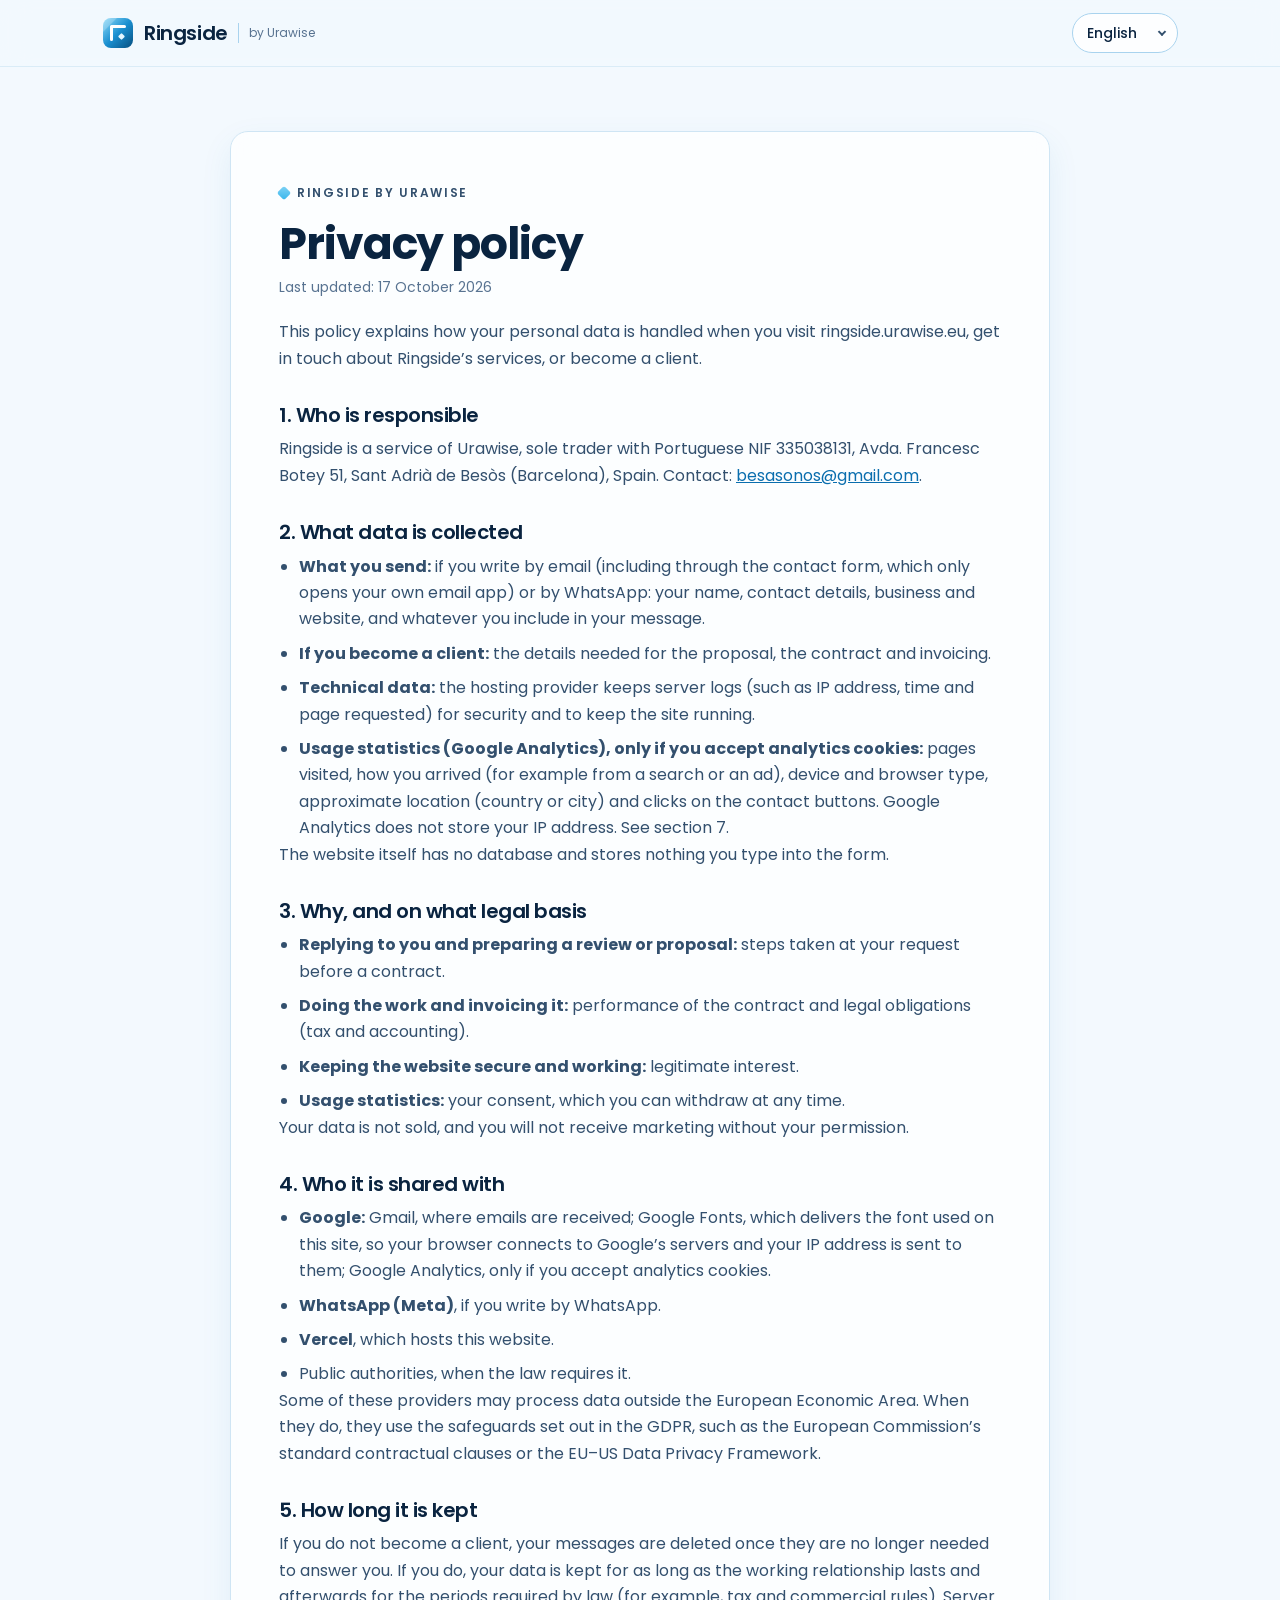
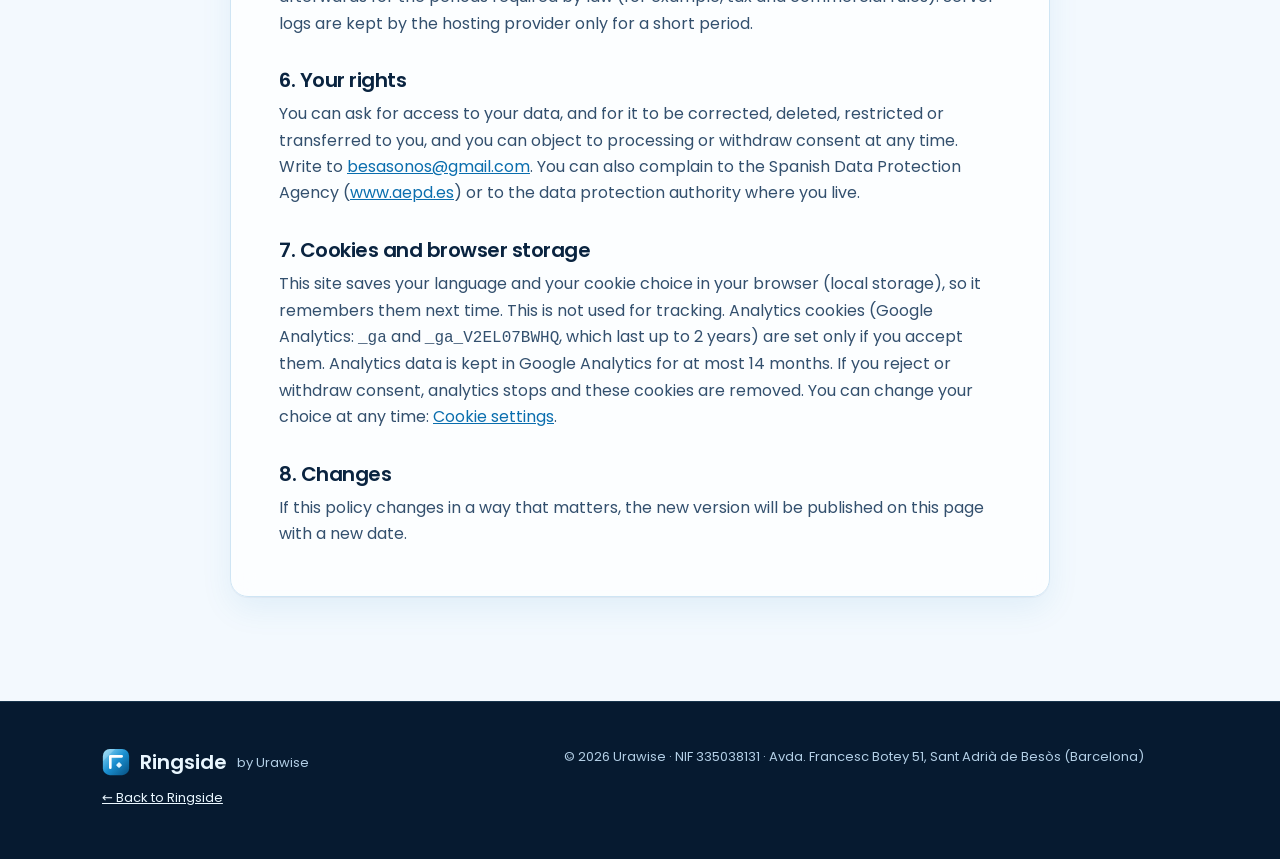
==== commit 0214beeb: "GA4 on (G-V2EL07BWHQ): loads only after Accept, cookie kept on ringside.urawise.eu, _ga cookies remo" ====
--- a/privacy.html
+++ b/privacy.html
@@ -59,7 +59,7 @@
     <li><strong>What you send:</strong> if you write by email (including through the contact form, which only opens your own email app) or by WhatsApp: your name, contact details, business and website, and whatever you include in your message.</li>
     <li><strong>If you become a client:</strong> the details needed for the proposal, the contract and invoicing.</li>
     <li><strong>Technical data:</strong> the hosting provider keeps server logs (such as IP address, time and page requested) for security and to keep the site running.</li>
-    <li><strong>Usage statistics:</strong> only if analytics is enabled on this site and you accept analytics cookies (see section 7).</li>
+    <li><strong>Usage statistics (Google Analytics), only if you accept analytics cookies:</strong> pages visited, how you arrived (for example from a search or an ad), device and browser type, approximate location (country or city) and clicks on the contact buttons. Google Analytics does not store your IP address. See section 7.</li>
   </ul>
   <p>The website itself has no database and stores nothing you type into the form.</p>
 
@@ -88,7 +88,7 @@
   <p>You can ask for access to your data, and for it to be corrected, deleted, restricted or transferred to you, and you can object to processing or withdraw consent at any time. Write to <a href="mailto:besasonos@gmail.com">besasonos@gmail.com</a>. You can also complain to the Spanish Data Protection Agency (<a href="https://www.aepd.es" target="_blank" rel="noopener">www.aepd.es</a>) or to the data protection authority where you live.</p>
 
   <h2 id="cookies">7. Cookies and browser storage</h2>
-  <p>This site saves your language and your cookie choice in your browser (local storage), so it remembers them next time. This is not used for tracking. Analytics cookies (Google Analytics) are set only if you accept them. You can change your choice at any time: <a href="/?cookies=1">Cookie settings</a>.</p>
+  <p>This site saves your language and your cookie choice in your browser (local storage), so it remembers them next time. This is not used for tracking. Analytics cookies (Google Analytics: <code>_ga</code> and <code>_ga_V2EL07BWHQ</code>, which last up to 2 years) are set only if you accept them. Analytics data is kept in Google Analytics for at most 14 months. If you reject or withdraw consent, analytics stops and these cookies are removed. You can change your choice at any time: <a href="/?cookies=1">Cookie settings</a>.</p>
 
   <h2>8. Changes</h2>
   <p>If this policy changes in a way that matters, the new version will be published on this page with a new date.</p>
@@ -109,7 +109,7 @@
     <li><strong>Lo que nos envías:</strong> si escribes por email (también mediante el formulario de contacto, que solo abre tu propia app de correo) o por WhatsApp: tu nombre, datos de contacto, empresa y web, y lo que incluyas en tu mensaje.</li>
     <li><strong>Si te conviertes en cliente:</strong> los datos necesarios para la propuesta, el contrato y la facturación.</li>
     <li><strong>Datos técnicos:</strong> el proveedor de alojamiento guarda registros del servidor (como la dirección IP, la hora y la página solicitada) por seguridad y para que la web funcione.</li>
-    <li><strong>Estadísticas de uso:</strong> solo si la analítica está activada en esta web y aceptas las cookies de analítica (ver apartado 7).</li>
+    <li><strong>Estadísticas de uso (Google Analytics), solo si aceptas las cookies de analítica:</strong> páginas visitadas, cómo llegaste (por ejemplo, desde un buscador o un anuncio), tipo de dispositivo y navegador, ubicación aproximada (país o ciudad) y clics en los botones de contacto. Google Analytics no guarda tu dirección IP. Ver apartado 7.</li>
   </ul>
   <p>La web no tiene base de datos y no guarda nada de lo que escribas en el formulario.</p>
 
@@ -138,7 +138,7 @@
   <p>Puedes pedir el acceso, la rectificación, la supresión, la limitación y la portabilidad de tus datos, oponerte al tratamiento o retirar tu consentimiento en cualquier momento. Escribe a <a href="mailto:besasonos@gmail.com">besasonos@gmail.com</a>. También puedes reclamar ante la Agencia Española de Protección de Datos (<a href="https://www.aepd.es" target="_blank" rel="noopener">www.aepd.es</a>) o ante la autoridad de protección de datos de donde vivas.</p>
 
   <h2 id="cookies-es">7. Cookies y almacenamiento del navegador</h2>
-  <p>Esta web guarda tu idioma y tu elección sobre cookies en tu navegador (almacenamiento local) para recordarlos la próxima vez. No se usa para seguimiento. Las cookies de analítica (Google Analytics) solo se activan si las aceptas. Puedes cambiar tu elección cuando quieras: <a href="/?cookies=1">Configuración de cookies</a>.</p>
+  <p>Esta web guarda tu idioma y tu elección sobre cookies en tu navegador (almacenamiento local) para recordarlos la próxima vez. No se usa para seguimiento. Las cookies de analítica (Google Analytics: <code>_ga</code> y <code>_ga_V2EL07BWHQ</code>, que duran hasta 2 años) solo se activan si las aceptas. Los datos de analítica se conservan en Google Analytics un máximo de 14 meses. Si rechazas o retiras tu consentimiento, la analítica se detiene y estas cookies se eliminan. Puedes cambiar tu elección cuando quieras: <a href="/?cookies=1">Configuración de cookies</a>.</p>
 
   <h2>8. Cambios</h2>
   <p>Si esta política cambia de forma relevante, la nueva versión se publicará en esta página con una nueva fecha.</p>
@@ -159,7 +159,7 @@
     <li><strong>Det, du sender:</strong> hvis du skriver via e-mail (også via kontaktformularen, som kun åbner din egen mailapp) eller WhatsApp: dit navn, dine kontaktoplysninger, virksomhed og hjemmeside, og hvad du ellers skriver i din besked.</li>
     <li><strong>Hvis du bliver kunde:</strong> de oplysninger, der er nødvendige for tilbud, kontrakt og fakturering.</li>
     <li><strong>Tekniske data:</strong> hostingudbyderen gemmer serverlogs (som IP-adresse, tidspunkt og den side, der blev hentet) af sikkerhedshensyn og for at holde siden kørende.</li>
-    <li><strong>Brugsstatistik:</strong> kun hvis analyse er slået til på siden, og du accepterer analysecookies (se afsnit 7).</li>
+    <li><strong>Brugsstatistik (Google Analytics), kun hvis du accepterer analysecookies:</strong> besøgte sider, hvordan du kom hertil (f.eks. fra en søgning eller en annonce), enhed og browsertype, omtrentlig placering (land eller by) og klik på kontaktknapperne. Google Analytics gemmer ikke din IP-adresse. Se afsnit 7.</li>
   </ul>
   <p>Selve hjemmesiden har ingen database og gemmer intet af det, du skriver i formularen.</p>
 
@@ -188,7 +188,7 @@
   <p>Du kan bede om indsigt i dine oplysninger og om at få dem rettet, slettet, begrænset eller overført til dig, og du kan gøre indsigelse mod behandlingen eller trække dit samtykke tilbage når som helst. Skriv til <a href="mailto:besasonos@gmail.com">besasonos@gmail.com</a>. Du kan også klage til det spanske datatilsyn (<a href="https://www.aepd.es" target="_blank" rel="noopener">www.aepd.es</a>) eller til datatilsynet, hvor du bor.</p>
 
   <h2 id="cookies-da">7. Cookies og lagring i browseren</h2>
-  <p>Denne side gemmer dit sprog og dit cookievalg i din browser (lokal lagring), så de huskes næste gang. Det bruges ikke til sporing. Analysecookies (Google Analytics) sættes kun, hvis du accepterer dem. Du kan altid ændre dit valg: <a href="/?cookies=1">Cookieindstillinger</a>.</p>
+  <p>Denne side gemmer dit sprog og dit cookievalg i din browser (lokal lagring), så de huskes næste gang. Det bruges ikke til sporing. Analysecookies (Google Analytics: <code>_ga</code> og <code>_ga_V2EL07BWHQ</code>, som varer op til 2 år) sættes kun, hvis du accepterer dem. Analysedata opbevares i Google Analytics i højst 14 måneder. Hvis du afviser eller trækker dit samtykke tilbage, stopper analysen, og disse cookies fjernes. Du kan altid ændre dit valg: <a href="/?cookies=1">Cookieindstillinger</a>.</p>
 
   <h2>8. Ændringer</h2>
   <p>Hvis politikken ændres på en væsentlig måde, offentliggøres den nye version på denne side med en ny dato.</p>
@@ -209,7 +209,7 @@
     <li><strong>Ato që dërgon:</strong> nëse shkruan me email (edhe përmes formularit të kontaktit, i cili vetëm hap aplikacionin tënd të emailit) ose në WhatsApp: emri, të dhënat e kontaktit, biznesi dhe faqja jote, si dhe çfarëdo që përfshin në mesazh.</li>
     <li><strong>Nëse bëhesh klient:</strong> të dhënat e nevojshme për ofertën, kontratën dhe faturimin.</li>
     <li><strong>Të dhëna teknike:</strong> ofruesi i hostimit ruan regjistrat e serverit (si adresa IP, ora dhe faqja e kërkuar) për siguri dhe që faqja të funksionojë.</li>
-    <li><strong>Statistika përdorimi:</strong> vetëm nëse analitika është aktivizuar në këtë faqe dhe ti pranon cookies analitike (shih pikën 7).</li>
+    <li><strong>Statistika përdorimi (Google Analytics), vetëm nëse pranon cookies analitike:</strong> faqet e vizituara, si erdhe (për shembull nga një kërkim ose një reklamë), lloji i pajisjes dhe i shfletuesit, vendndodhja e përafërt (vendi ose qyteti) dhe klikimet te butonat e kontaktit. Google Analytics nuk ruan adresën tënde IP. Shih pikën 7.</li>
   </ul>
   <p>Vetë faqja nuk ka bazë të dhënash dhe nuk ruan asgjë nga ato që shkruan në formular.</p>
 
@@ -238,7 +238,7 @@
   <p>Mund të kërkosh qasje në të dhënat e tua, korrigjimin, fshirjen, kufizimin ose transferimin e tyre te ti, dhe mund të kundërshtosh përpunimin ose të tërheqësh pëlqimin në çdo kohë. Shkruaj te <a href="mailto:besasonos@gmail.com">besasonos@gmail.com</a>. Mund të ankohesh edhe pranë Agjencisë Spanjolle për Mbrojtjen e të Dhënave (<a href="https://www.aepd.es" target="_blank" rel="noopener">www.aepd.es</a>) ose pranë autoritetit të mbrojtjes së të dhënave ku jeton.</p>
 
   <h2 id="cookies-sq">7. Cookies dhe ruajtja në shfletues</h2>
-  <p>Kjo faqe ruan gjuhën dhe zgjedhjen tënde për cookies në shfletues (ruajtje lokale), që t’i mbajë mend herën tjetër. Kjo nuk përdoret për gjurmim. Cookies analitike (Google Analytics) vendosen vetëm nëse i pranon. Mund ta ndryshosh zgjedhjen në çdo kohë: <a href="/?cookies=1">Cilësimet e cookies</a>.</p>
+  <p>Kjo faqe ruan gjuhën dhe zgjedhjen tënde për cookies në shfletues (ruajtje lokale), që t’i mbajë mend herën tjetër. Kjo nuk përdoret për gjurmim. Cookies analitike (Google Analytics: <code>_ga</code> dhe <code>_ga_V2EL07BWHQ</code>, që zgjasin deri në 2 vjet) vendosen vetëm nëse i pranon. Të dhënat analitike ruhen në Google Analytics për jo më shumë se 14 muaj. Nëse refuzon ose tërheq pëlqimin, analitika ndalon dhe këto cookies fshihen. Mund ta ndryshosh zgjedhjen në çdo kohë: <a href="/?cookies=1">Cilësimet e cookies</a>.</p>
 
   <h2>8. Ndryshime</h2>
   <p>Nëse kjo politikë ndryshon në mënyrë të rëndësishme, versioni i ri do të publikohet në këtë faqe me një datë të re.</p>
@@ -259,7 +259,7 @@
     <li><strong>Lähettämäsi tiedot:</strong> jos kirjoitat sähköpostilla (myös yhteydenottolomakkeella, joka vain avaa oman sähköpostisovelluksesi) tai WhatsAppissa: nimesi, yhteystietosi, yrityksesi ja verkkosivusi sekä kaikki, mitä kirjoitat viestiisi.</li>
     <li><strong>Jos sinusta tulee asiakas:</strong> tarjoukseen, sopimukseen ja laskutukseen tarvittavat tiedot.</li>
     <li><strong>Tekniset tiedot:</strong> palveluntarjoaja, jolla sivusto on, tallentaa palvelinlokeja (kuten IP-osoite, aika ja pyydetty sivu) tietoturvan ja sivuston toiminnan vuoksi.</li>
-    <li><strong>Käyttötilastot:</strong> vain, jos analytiikka on käytössä tällä sivustolla ja hyväksyt analytiikkaevästeet (ks. kohta 7).</li>
+    <li><strong>Käyttötilastot (Google Analytics), vain jos hyväksyt analytiikkaevästeet:</strong> vieraillut sivut, miten tulit sivustolle (esimerkiksi haun tai mainoksen kautta), laitteen ja selaimen tyyppi, likimääräinen sijainti (maa tai kaupunki) ja yhteydenottopainikkeiden klikkaukset. Google Analytics ei tallenna IP-osoitettasi. Ks. kohta 7.</li>
   </ul>
   <p>Sivustolla ei ole tietokantaa, eikä se tallenna mitään lomakkeeseen kirjoittamaasi.</p>
 
@@ -288,7 +288,7 @@
   <p>Voit pyytää pääsyä tietoihisi sekä niiden oikaisua, poistamista, käsittelyn rajoittamista tai siirtämistä sinulle, ja voit vastustaa käsittelyä tai perua suostumuksesi milloin tahansa. Kirjoita osoitteeseen <a href="mailto:besasonos@gmail.com">besasonos@gmail.com</a>. Voit myös tehdä valituksen Espanjan tietosuojavirastolle (<a href="https://www.aepd.es" target="_blank" rel="noopener">www.aepd.es</a>) tai asuinmaasi tietosuojaviranomaiselle.</p>
 
   <h2 id="cookies-fi">7. Evästeet ja selaimen tallennustila</h2>
-  <p>Sivusto tallentaa kielivalintasi ja evästevalintasi selaimeesi (paikallinen tallennustila), jotta ne muistetaan seuraavalla kerralla. Tätä ei käytetä seurantaan. Analytiikkaevästeet (Google Analytics) otetaan käyttöön vain, jos hyväksyt ne. Voit muuttaa valintaasi milloin tahansa: <a href="/?cookies=1">Evästeasetukset</a>.</p>
+  <p>Sivusto tallentaa kielivalintasi ja evästevalintasi selaimeesi (paikallinen tallennustila), jotta ne muistetaan seuraavalla kerralla. Tätä ei käytetä seurantaan. Analytiikkaevästeet (Google Analytics: <code>_ga</code> ja <code>_ga_V2EL07BWHQ</code>, jotka säilyvät enintään 2 vuotta) otetaan käyttöön vain, jos hyväksyt ne. Analytiikkatietoja säilytetään Google Analyticsissa enintään 14 kuukautta. Jos hylkäät tai perut suostumuksesi, analytiikka lopetetaan ja nämä evästeet poistetaan. Voit muuttaa valintaasi milloin tahansa: <a href="/?cookies=1">Evästeasetukset</a>.</p>
 
   <h2>8. Muutokset</h2>
   <p>Jos seloste muuttuu olennaisesti, uusi versio julkaistaan tällä sivulla uudella päivämäärällä.</p>
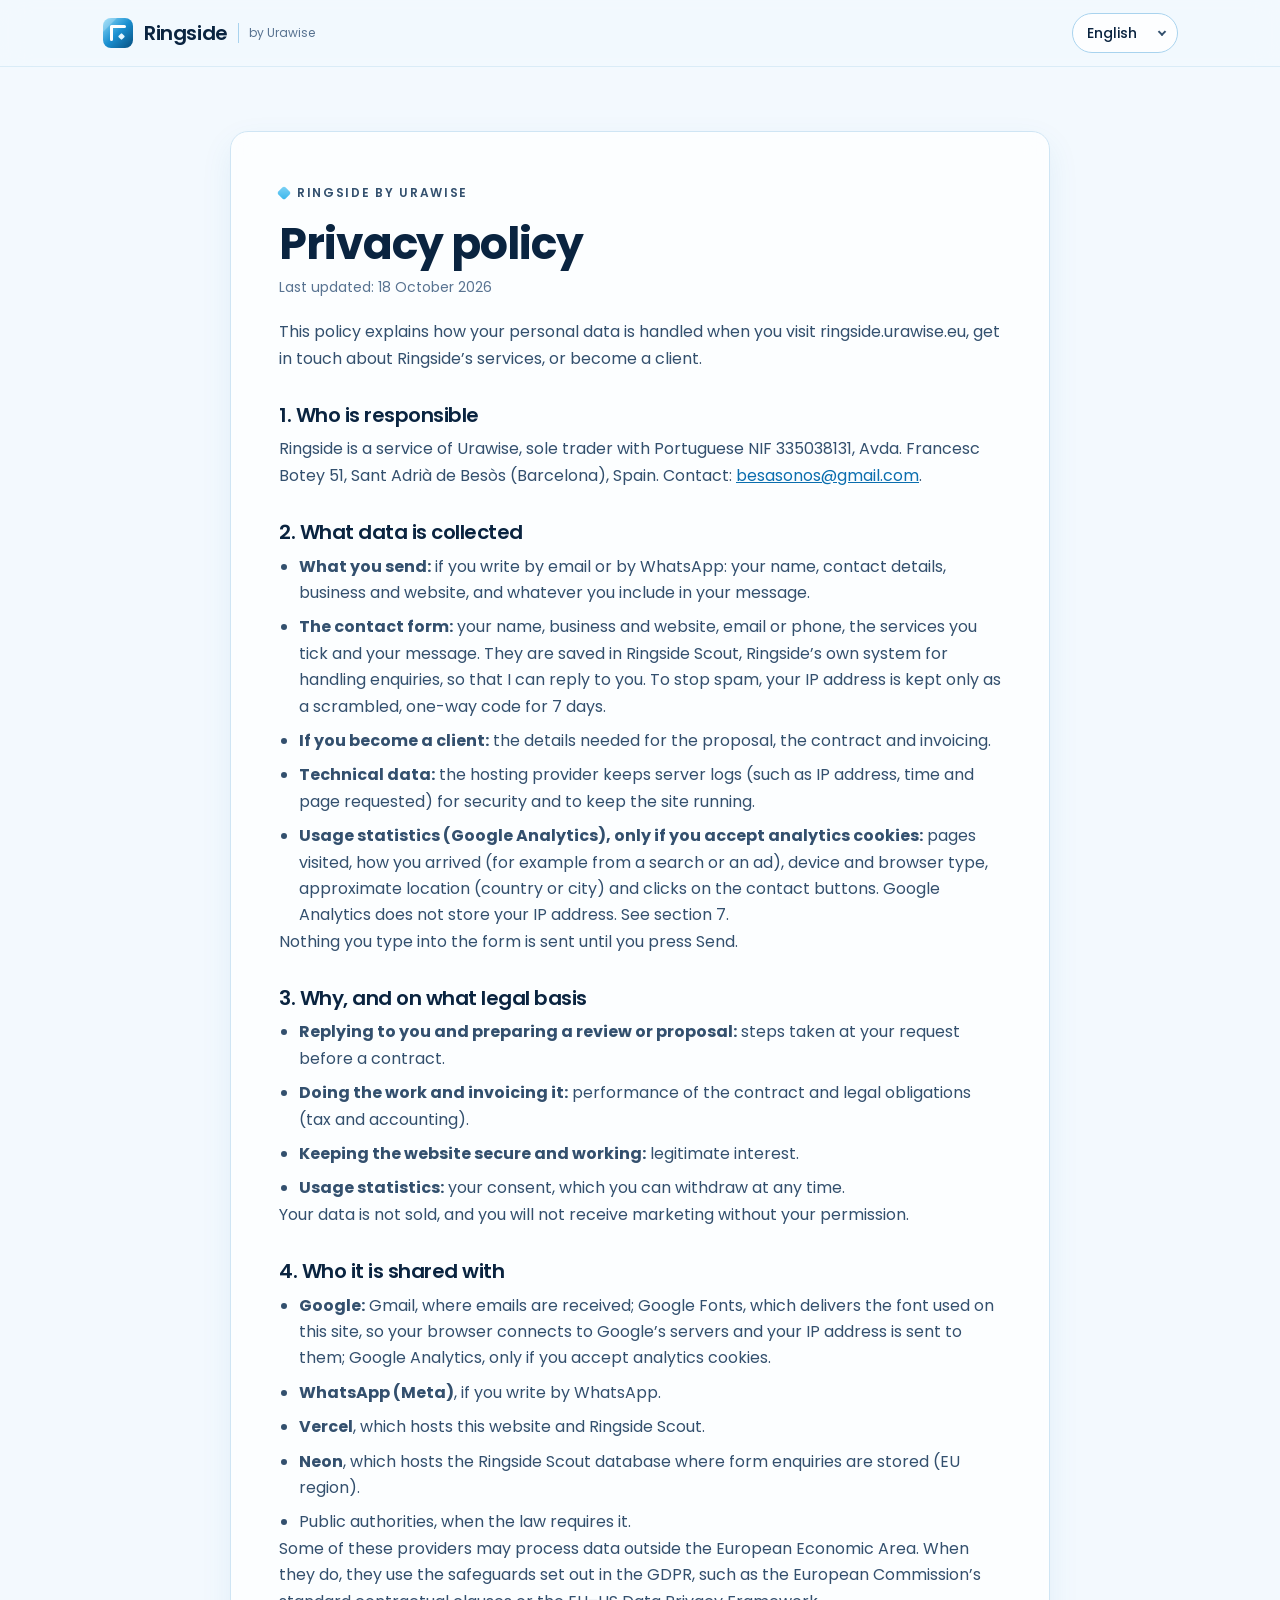
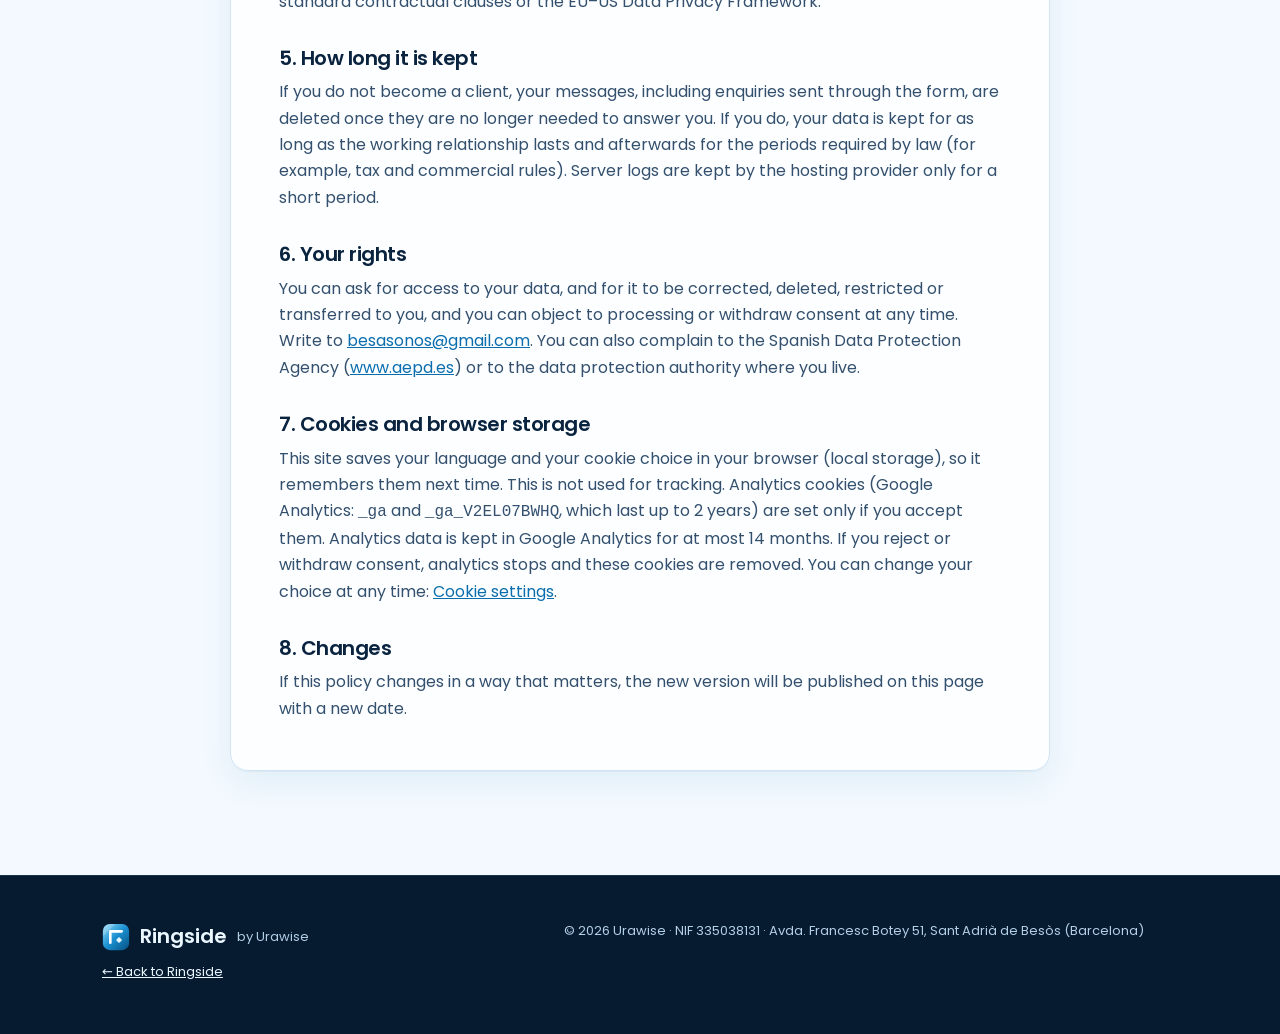
==== commit 044e641e: "Ringside Scout section, sign-in link, and a contact form that goes into Scout - New 'Ringside Scout'" ====
--- a/privacy.html
+++ b/privacy.html
@@ -48,7 +48,7 @@
 <article class="legal glass" data-lang-block="en" lang="en" data-title="Privacy policy · Ringside by Urawise">
   <p class="eyebrow">Ringside by Urawise</p>
   <h1>Privacy policy</h1>
-  <p class="legal-updated">Last updated: 17 October 2026</p>
+  <p class="legal-updated">Last updated: 18 October 2026</p>
   <p>This policy explains how your personal data is handled when you visit ringside.urawise.eu, get in touch about Ringside’s services, or become a client.</p>
 
   <h2>1. Who is responsible</h2>
@@ -56,12 +56,13 @@
 
   <h2>2. What data is collected</h2>
   <ul>
-    <li><strong>What you send:</strong> if you write by email (including through the contact form, which only opens your own email app) or by WhatsApp: your name, contact details, business and website, and whatever you include in your message.</li>
+    <li><strong>What you send:</strong> if you write by email or by WhatsApp: your name, contact details, business and website, and whatever you include in your message.</li>
+    <li><strong>The contact form:</strong> your name, business and website, email or phone, the services you tick and your message. They are saved in Ringside Scout, Ringside’s own system for handling enquiries, so that I can reply to you. To stop spam, your IP address is kept only as a scrambled, one-way code for 7 days.</li>
     <li><strong>If you become a client:</strong> the details needed for the proposal, the contract and invoicing.</li>
     <li><strong>Technical data:</strong> the hosting provider keeps server logs (such as IP address, time and page requested) for security and to keep the site running.</li>
     <li><strong>Usage statistics (Google Analytics), only if you accept analytics cookies:</strong> pages visited, how you arrived (for example from a search or an ad), device and browser type, approximate location (country or city) and clicks on the contact buttons. Google Analytics does not store your IP address. See section 7.</li>
   </ul>
-  <p>The website itself has no database and stores nothing you type into the form.</p>
+  <p>Nothing you type into the form is sent until you press Send.</p>
 
   <h2>3. Why, and on what legal basis</h2>
   <ul>
@@ -76,13 +77,14 @@
   <ul>
     <li><strong>Google:</strong> Gmail, where emails are received; Google Fonts, which delivers the font used on this site, so your browser connects to Google’s servers and your IP address is sent to them; Google Analytics, only if you accept analytics cookies.</li>
     <li><strong>WhatsApp (Meta)</strong>, if you write by WhatsApp.</li>
-    <li><strong>Vercel</strong>, which hosts this website.</li>
+    <li><strong>Vercel</strong>, which hosts this website and Ringside Scout.</li>
+    <li><strong>Neon</strong>, which hosts the Ringside Scout database where form enquiries are stored (EU region).</li>
     <li>Public authorities, when the law requires it.</li>
   </ul>
   <p>Some of these providers may process data outside the European Economic Area. When they do, they use the safeguards set out in the GDPR, such as the European Commission’s standard contractual clauses or the EU–US Data Privacy Framework.</p>
 
   <h2>5. How long it is kept</h2>
-  <p>If you do not become a client, your messages are deleted once they are no longer needed to answer you. If you do, your data is kept for as long as the working relationship lasts and afterwards for the periods required by law (for example, tax and commercial rules). Server logs are kept by the hosting provider only for a short period.</p>
+  <p>If you do not become a client, your messages, including enquiries sent through the form, are deleted once they are no longer needed to answer you. If you do, your data is kept for as long as the working relationship lasts and afterwards for the periods required by law (for example, tax and commercial rules). Server logs are kept by the hosting provider only for a short period.</p>
 
   <h2>6. Your rights</h2>
   <p>You can ask for access to your data, and for it to be corrected, deleted, restricted or transferred to you, and you can object to processing or withdraw consent at any time. Write to <a href="mailto:besasonos@gmail.com">besasonos@gmail.com</a>. You can also complain to the Spanish Data Protection Agency (<a href="https://www.aepd.es" target="_blank" rel="noopener">www.aepd.es</a>) or to the data protection authority where you live.</p>
@@ -98,7 +100,7 @@
 <article class="legal glass" data-lang-block="es" lang="es" data-title="Política de privacidad · Ringside by Urawise" hidden>
   <p class="eyebrow">Ringside by Urawise</p>
   <h1>Política de privacidad</h1>
-  <p class="legal-updated">Última actualización: 17 de octubre de 2026</p>
+  <p class="legal-updated">Última actualización: 18 de octubre de 2026</p>
   <p>Esta política explica cómo se tratan tus datos personales cuando visitas ringside.urawise.eu, contactas para pedir información sobre los servicios de Ringside o te conviertes en cliente.</p>
 
   <h2>1. Responsable del tratamiento</h2>
@@ -106,12 +108,13 @@
 
   <h2>2. Qué datos se tratan</h2>
   <ul>
-    <li><strong>Lo que nos envías:</strong> si escribes por email (también mediante el formulario de contacto, que solo abre tu propia app de correo) o por WhatsApp: tu nombre, datos de contacto, empresa y web, y lo que incluyas en tu mensaje.</li>
+    <li><strong>Lo que nos envías:</strong> si escribes por email o por WhatsApp: tu nombre, datos de contacto, empresa y web, y lo que incluyas en tu mensaje.</li>
+    <li><strong>El formulario de contacto:</strong> tu nombre, empresa y web, email o teléfono, los servicios que marques y tu mensaje. Se guardan en Ringside Scout, el sistema propio de Ringside para gestionar solicitudes, para poder responderte. Para evitar spam, tu dirección IP solo se guarda como un código cifrado e irreversible durante 7 días.</li>
     <li><strong>Si te conviertes en cliente:</strong> los datos necesarios para la propuesta, el contrato y la facturación.</li>
     <li><strong>Datos técnicos:</strong> el proveedor de alojamiento guarda registros del servidor (como la dirección IP, la hora y la página solicitada) por seguridad y para que la web funcione.</li>
     <li><strong>Estadísticas de uso (Google Analytics), solo si aceptas las cookies de analítica:</strong> páginas visitadas, cómo llegaste (por ejemplo, desde un buscador o un anuncio), tipo de dispositivo y navegador, ubicación aproximada (país o ciudad) y clics en los botones de contacto. Google Analytics no guarda tu dirección IP. Ver apartado 7.</li>
   </ul>
-  <p>La web no tiene base de datos y no guarda nada de lo que escribas en el formulario.</p>
+  <p>Nada de lo que escribas en el formulario se envía hasta que pulses Enviar.</p>
 
   <h2>3. Para qué y con qué base legal</h2>
   <ul>
@@ -126,13 +129,14 @@
   <ul>
     <li><strong>Google:</strong> Gmail, donde se reciben los emails; Google Fonts, que sirve la tipografía de esta web, por lo que tu navegador se conecta a los servidores de Google y les envía tu dirección IP; Google Analytics, solo si aceptas las cookies de analítica.</li>
     <li><strong>WhatsApp (Meta)</strong>, si escribes por WhatsApp.</li>
-    <li><strong>Vercel</strong>, que aloja esta web.</li>
+    <li><strong>Vercel</strong>, que aloja esta web y Ringside Scout.</li>
+    <li><strong>Neon</strong>, que aloja la base de datos de Ringside Scout donde se guardan las solicitudes del formulario (región UE).</li>
     <li>Administraciones públicas, cuando la ley lo exija.</li>
   </ul>
   <p>Algunos de estos proveedores pueden tratar datos fuera del Espacio Económico Europeo; en ese caso lo hacen con las garantías previstas en el RGPD, como las cláusulas contractuales tipo de la Comisión Europea o el Marco de Privacidad de Datos UE-EE. UU.</p>
 
   <h2>5. Cuánto tiempo se conservan</h2>
-  <p>Si no llegas a ser cliente, tus mensajes se borran cuando ya no son necesarios para responderte. Si lo eres, tus datos se conservan mientras dure la relación y, después, durante los plazos que exige la ley (por ejemplo, la normativa fiscal y mercantil). El proveedor de alojamiento conserva los registros del servidor solo durante un periodo breve.</p>
+  <p>Si no llegas a ser cliente, tus mensajes, incluidas las solicitudes enviadas por el formulario, se borran cuando ya no son necesarios para responderte. Si lo eres, tus datos se conservan mientras dure la relación y, después, durante los plazos que exige la ley (por ejemplo, la normativa fiscal y mercantil). El proveedor de alojamiento conserva los registros del servidor solo durante un periodo breve.</p>
 
   <h2>6. Tus derechos</h2>
   <p>Puedes pedir el acceso, la rectificación, la supresión, la limitación y la portabilidad de tus datos, oponerte al tratamiento o retirar tu consentimiento en cualquier momento. Escribe a <a href="mailto:besasonos@gmail.com">besasonos@gmail.com</a>. También puedes reclamar ante la Agencia Española de Protección de Datos (<a href="https://www.aepd.es" target="_blank" rel="noopener">www.aepd.es</a>) o ante la autoridad de protección de datos de donde vivas.</p>
@@ -148,7 +152,7 @@
 <article class="legal glass" data-lang-block="da" lang="da" data-title="Privatlivspolitik · Ringside by Urawise" hidden>
   <p class="eyebrow">Ringside by Urawise</p>
   <h1>Privatlivspolitik</h1>
-  <p class="legal-updated">Senest opdateret: 17. oktober 2026</p>
+  <p class="legal-updated">Senest opdateret: 18. oktober 2026</p>
   <p>Denne politik forklarer, hvordan dine personoplysninger behandles, når du besøger ringside.urawise.eu, kontakter Ringside om services eller bliver kunde.</p>
 
   <h2>1. Dataansvarlig</h2>
@@ -156,12 +160,13 @@
 
   <h2>2. Hvilke oplysninger der indsamles</h2>
   <ul>
-    <li><strong>Det, du sender:</strong> hvis du skriver via e-mail (også via kontaktformularen, som kun åbner din egen mailapp) eller WhatsApp: dit navn, dine kontaktoplysninger, virksomhed og hjemmeside, og hvad du ellers skriver i din besked.</li>
+    <li><strong>Det, du sender:</strong> hvis du skriver via e-mail eller WhatsApp: dit navn, dine kontaktoplysninger, virksomhed og hjemmeside, og hvad du ellers skriver i din besked.</li>
+    <li><strong>Kontaktformularen:</strong> dit navn, virksomhed og hjemmeside, e-mail eller telefon, de ydelser du sætter flueben ved, og din besked. De gemmes i Ringside Scout, Ringsides eget system til henvendelser, så jeg kan svare dig. For at undgå spam gemmes din IP-adresse kun som en krypteret, envejs kode i 7 dage.</li>
     <li><strong>Hvis du bliver kunde:</strong> de oplysninger, der er nødvendige for tilbud, kontrakt og fakturering.</li>
     <li><strong>Tekniske data:</strong> hostingudbyderen gemmer serverlogs (som IP-adresse, tidspunkt og den side, der blev hentet) af sikkerhedshensyn og for at holde siden kørende.</li>
     <li><strong>Brugsstatistik (Google Analytics), kun hvis du accepterer analysecookies:</strong> besøgte sider, hvordan du kom hertil (f.eks. fra en søgning eller en annonce), enhed og browsertype, omtrentlig placering (land eller by) og klik på kontaktknapperne. Google Analytics gemmer ikke din IP-adresse. Se afsnit 7.</li>
   </ul>
-  <p>Selve hjemmesiden har ingen database og gemmer intet af det, du skriver i formularen.</p>
+  <p>Intet af det, du skriver i formularen, sendes, før du trykker Send.</p>
 
   <h2>3. Formål og retsgrundlag</h2>
   <ul>
@@ -176,13 +181,14 @@
   <ul>
     <li><strong>Google:</strong> Gmail, hvor e-mails modtages; Google Fonts, som leverer skrifttypen på denne side, så din browser forbinder til Googles servere og sender din IP-adresse til dem; Google Analytics, kun hvis du accepterer analysecookies.</li>
     <li><strong>WhatsApp (Meta)</strong>, hvis du skriver via WhatsApp.</li>
-    <li><strong>Vercel</strong>, som hoster denne hjemmeside.</li>
+    <li><strong>Vercel</strong>, som hoster denne hjemmeside og Ringside Scout.</li>
+    <li><strong>Neon</strong>, som hoster databasen i Ringside Scout, hvor henvendelser fra formularen gemmes (EU-region).</li>
     <li>Offentlige myndigheder, når loven kræver det.</li>
   </ul>
   <p>Nogle af disse udbydere kan behandle oplysninger uden for Det Europæiske Økonomiske Samarbejdsområde. I så fald sker det med de garantier, som GDPR foreskriver, f.eks. Europa-Kommissionens standardkontraktbestemmelser eller EU-US Data Privacy Framework.</p>
 
   <h2>5. Hvor længe oplysningerne opbevares</h2>
-  <p>Hvis du ikke bliver kunde, slettes dine beskeder, når de ikke længere er nødvendige for at svare dig. Hvis du bliver kunde, opbevares dine oplysninger, så længe samarbejdet varer, og derefter i de perioder, loven kræver (f.eks. skatte- og handelsregler). Serverlogs opbevares kun i kort tid af hostingudbyderen.</p>
+  <p>Hvis du ikke bliver kunde, slettes dine beskeder, også henvendelser sendt via formularen, når de ikke længere er nødvendige for at svare dig. Hvis du bliver kunde, opbevares dine oplysninger, så længe samarbejdet varer, og derefter i de perioder, loven kræver (f.eks. skatte- og handelsregler). Serverlogs opbevares kun i kort tid af hostingudbyderen.</p>
 
   <h2>6. Dine rettigheder</h2>
   <p>Du kan bede om indsigt i dine oplysninger og om at få dem rettet, slettet, begrænset eller overført til dig, og du kan gøre indsigelse mod behandlingen eller trække dit samtykke tilbage når som helst. Skriv til <a href="mailto:besasonos@gmail.com">besasonos@gmail.com</a>. Du kan også klage til det spanske datatilsyn (<a href="https://www.aepd.es" target="_blank" rel="noopener">www.aepd.es</a>) eller til datatilsynet, hvor du bor.</p>
@@ -198,7 +204,7 @@
 <article class="legal glass" data-lang-block="sq" lang="sq" data-title="Politika e privatësisë · Ringside by Urawise" hidden>
   <p class="eyebrow">Ringside by Urawise</p>
   <h1>Politika e privatësisë</h1>
-  <p class="legal-updated">Përditësuar më: 17 tetor 2026</p>
+  <p class="legal-updated">Përditësuar më: 18 tetor 2026</p>
   <p>Kjo politikë shpjegon si trajtohen të dhënat e tua personale kur viziton ringside.urawise.eu, kontakton për shërbimet e Ringside ose bëhesh klient.</p>
 
   <h2>1. Kush është përgjegjës</h2>
@@ -206,12 +212,13 @@
 
   <h2>2. Çfarë të dhënash mblidhen</h2>
   <ul>
-    <li><strong>Ato që dërgon:</strong> nëse shkruan me email (edhe përmes formularit të kontaktit, i cili vetëm hap aplikacionin tënd të emailit) ose në WhatsApp: emri, të dhënat e kontaktit, biznesi dhe faqja jote, si dhe çfarëdo që përfshin në mesazh.</li>
+    <li><strong>Ato që dërgon:</strong> nëse shkruan me email ose në WhatsApp: emri, të dhënat e kontaktit, biznesi dhe faqja jote, si dhe çfarëdo që përfshin në mesazh.</li>
+    <li><strong>Formulari i kontaktit:</strong> emri, biznesi dhe faqja jote, emaili ose telefoni, shërbimet që zgjedh dhe mesazhi yt. Ruhen në Ringside Scout, sistemin e vetë Ringside për kërkesat, që të mund të të përgjigjem. Për të shmangur spam-in, adresa jote IP ruhet vetëm si një kod i koduar dhe i pakthyeshëm për 7 ditë.</li>
     <li><strong>Nëse bëhesh klient:</strong> të dhënat e nevojshme për ofertën, kontratën dhe faturimin.</li>
     <li><strong>Të dhëna teknike:</strong> ofruesi i hostimit ruan regjistrat e serverit (si adresa IP, ora dhe faqja e kërkuar) për siguri dhe që faqja të funksionojë.</li>
     <li><strong>Statistika përdorimi (Google Analytics), vetëm nëse pranon cookies analitike:</strong> faqet e vizituara, si erdhe (për shembull nga një kërkim ose një reklamë), lloji i pajisjes dhe i shfletuesit, vendndodhja e përafërt (vendi ose qyteti) dhe klikimet te butonat e kontaktit. Google Analytics nuk ruan adresën tënde IP. Shih pikën 7.</li>
   </ul>
-  <p>Vetë faqja nuk ka bazë të dhënash dhe nuk ruan asgjë nga ato që shkruan në formular.</p>
+  <p>Asgjë nga ato që shkruan në formular nuk dërgohet derisa të shtypësh Dërgo.</p>
 
   <h2>3. Për çfarë dhe mbi çfarë baze ligjore</h2>
   <ul>
@@ -226,13 +233,14 @@
   <ul>
     <li><strong>Google:</strong> Gmail, ku merren emailet; Google Fonts, që ofron shkronjat e kësaj faqeje, prandaj shfletuesi yt lidhet me serverat e Google dhe u dërgon adresën tënde IP; Google Analytics, vetëm nëse pranon cookies analitike.</li>
     <li><strong>WhatsApp (Meta)</strong>, nëse shkruan në WhatsApp.</li>
-    <li><strong>Vercel</strong>, që hoston këtë faqe.</li>
+    <li><strong>Vercel</strong>, që hoston këtë faqe dhe Ringside Scout.</li>
+    <li><strong>Neon</strong>, që hoston bazën e të dhënave të Ringside Scout, ku ruhen kërkesat nga formulari (rajoni i BE-së).</li>
     <li>Autoritetet publike, kur e kërkon ligji.</li>
   </ul>
   <p>Disa nga këta ofrues mund t’i përpunojnë të dhënat jashtë Zonës Ekonomike Evropiane. Në atë rast, ata përdorin garancitë e parashikuara nga GDPR, si klauzolat standarde kontraktuale të Komisionit Evropian ose Kuadri i Privatësisë së të Dhënave BE-SHBA.</p>
 
   <h2>5. Sa kohë ruhen</h2>
-  <p>Nëse nuk bëhesh klient, mesazhet e tua fshihen kur nuk janë më të nevojshme për të të përgjigjur. Nëse bëhesh klient, të dhënat ruhen për sa kohë zgjat bashkëpunimi dhe më pas për afatet që kërkon ligji (për shembull, rregullat tatimore dhe tregtare). Regjistrat e serverit ruhen nga ofruesi i hostimit vetëm për një periudhë të shkurtër.</p>
+  <p>Nëse nuk bëhesh klient, mesazhet e tua, përfshirë kërkesat e dërguara përmes formularit, fshihen kur nuk janë më të nevojshme për të të përgjigjur. Nëse bëhesh klient, të dhënat ruhen për sa kohë zgjat bashkëpunimi dhe më pas për afatet që kërkon ligji (për shembull, rregullat tatimore dhe tregtare). Regjistrat e serverit ruhen nga ofruesi i hostimit vetëm për një periudhë të shkurtër.</p>
 
   <h2>6. Të drejtat e tua</h2>
   <p>Mund të kërkosh qasje në të dhënat e tua, korrigjimin, fshirjen, kufizimin ose transferimin e tyre te ti, dhe mund të kundërshtosh përpunimin ose të tërheqësh pëlqimin në çdo kohë. Shkruaj te <a href="mailto:besasonos@gmail.com">besasonos@gmail.com</a>. Mund të ankohesh edhe pranë Agjencisë Spanjolle për Mbrojtjen e të Dhënave (<a href="https://www.aepd.es" target="_blank" rel="noopener">www.aepd.es</a>) ose pranë autoritetit të mbrojtjes së të dhënave ku jeton.</p>
@@ -248,7 +256,7 @@
 <article class="legal glass" data-lang-block="fi" lang="fi" data-title="Tietosuojaseloste · Ringside by Urawise" hidden>
   <p class="eyebrow">Ringside by Urawise</p>
   <h1>Tietosuojaseloste</h1>
-  <p class="legal-updated">Päivitetty: 17.10.2026</p>
+  <p class="legal-updated">Päivitetty: 18.10.2026</p>
   <p>Tässä selosteessa kerrotaan, miten henkilötietojasi käsitellään, kun vierailet sivustolla ringside.urawise.eu, otat yhteyttä Ringsiden palveluista tai sinusta tulee asiakas.</p>
 
   <h2>1. Rekisterinpitäjä</h2>
@@ -256,12 +264,13 @@
 
   <h2>2. Mitä tietoja kerätään</h2>
   <ul>
-    <li><strong>Lähettämäsi tiedot:</strong> jos kirjoitat sähköpostilla (myös yhteydenottolomakkeella, joka vain avaa oman sähköpostisovelluksesi) tai WhatsAppissa: nimesi, yhteystietosi, yrityksesi ja verkkosivusi sekä kaikki, mitä kirjoitat viestiisi.</li>
+    <li><strong>Lähettämäsi tiedot:</strong> jos kirjoitat sähköpostilla tai WhatsAppissa: nimesi, yhteystietosi, yrityksesi ja verkkosivusi sekä kaikki, mitä kirjoitat viestiisi.</li>
+    <li><strong>Yhteydenottolomake:</strong> nimesi, yrityksesi ja verkkosivusi, sähköposti tai puhelinnumero, valitsemasi palvelut ja viestisi. Ne tallennetaan Ringside Scoutiin, Ringsiden omaan yhteydenottojen hallintajärjestelmään, jotta voin vastata sinulle. Roskapostin estämiseksi IP-osoitteesi säilytetään vain salattuna, yksisuuntaisena koodina 7 päivän ajan.</li>
     <li><strong>Jos sinusta tulee asiakas:</strong> tarjoukseen, sopimukseen ja laskutukseen tarvittavat tiedot.</li>
     <li><strong>Tekniset tiedot:</strong> palveluntarjoaja, jolla sivusto on, tallentaa palvelinlokeja (kuten IP-osoite, aika ja pyydetty sivu) tietoturvan ja sivuston toiminnan vuoksi.</li>
     <li><strong>Käyttötilastot (Google Analytics), vain jos hyväksyt analytiikkaevästeet:</strong> vieraillut sivut, miten tulit sivustolle (esimerkiksi haun tai mainoksen kautta), laitteen ja selaimen tyyppi, likimääräinen sijainti (maa tai kaupunki) ja yhteydenottopainikkeiden klikkaukset. Google Analytics ei tallenna IP-osoitettasi. Ks. kohta 7.</li>
   </ul>
-  <p>Sivustolla ei ole tietokantaa, eikä se tallenna mitään lomakkeeseen kirjoittamaasi.</p>
+  <p>Mitään lomakkeeseen kirjoittamaasi ei lähetetä ennen kuin painat Lähetä.</p>
 
   <h2>3. Käyttötarkoitukset ja oikeusperuste</h2>
   <ul>
@@ -276,13 +285,14 @@
   <ul>
     <li><strong>Google:</strong> Gmail, johon sähköpostit saapuvat; Google Fonts, joka toimittaa sivuston fontin, joten selaimesi muodostaa yhteyden Googlen palvelimiin ja IP-osoitteesi välittyy niille; Google Analytics, vain jos hyväksyt analytiikkaevästeet.</li>
     <li><strong>WhatsApp (Meta)</strong>, jos kirjoitat WhatsAppissa.</li>
-    <li><strong>Vercel</strong>, jonka palvelimilla tämä sivusto on.</li>
+    <li><strong>Vercel</strong>, jonka palvelimilla tämä sivusto ja Ringside Scout ovat.</li>
+    <li><strong>Neon</strong>, jonka palvelimilla on Ringside Scoutin tietokanta, johon lomakkeen yhteydenotot tallennetaan (EU-alue).</li>
     <li>Viranomaiset, kun laki sitä edellyttää.</li>
   </ul>
   <p>Osa näistä palveluntarjoajista voi käsitellä tietoja Euroopan talousalueen ulkopuolella. Silloin ne käyttävät GDPR:n mukaisia suojatoimia, kuten Euroopan komission vakiosopimuslausekkeita tai EU:n ja Yhdysvaltojen tietosuojakehystä.</p>
 
   <h2>5. Kuinka kauan tietoja säilytetään</h2>
-  <p>Jos sinusta ei tule asiakasta, viestisi poistetaan, kun niitä ei enää tarvita sinulle vastaamiseen. Jos sinusta tulee asiakas, tietojasi säilytetään yhteistyön ajan ja sen jälkeen lain edellyttämät ajat (esimerkiksi vero- ja kauppalainsäädännön mukaan). Palveluntarjoaja säilyttää palvelinlokeja vain lyhyen ajan.</p>
+  <p>Jos sinusta ei tule asiakasta, viestisi, myös lomakkeella lähetetyt yhteydenotot, poistetaan, kun niitä ei enää tarvita sinulle vastaamiseen. Jos sinusta tulee asiakas, tietojasi säilytetään yhteistyön ajan ja sen jälkeen lain edellyttämät ajat (esimerkiksi vero- ja kauppalainsäädännön mukaan). Palveluntarjoaja säilyttää palvelinlokeja vain lyhyen ajan.</p>
 
   <h2>6. Oikeutesi</h2>
   <p>Voit pyytää pääsyä tietoihisi sekä niiden oikaisua, poistamista, käsittelyn rajoittamista tai siirtämistä sinulle, ja voit vastustaa käsittelyä tai perua suostumuksesi milloin tahansa. Kirjoita osoitteeseen <a href="mailto:besasonos@gmail.com">besasonos@gmail.com</a>. Voit myös tehdä valituksen Espanjan tietosuojavirastolle (<a href="https://www.aepd.es" target="_blank" rel="noopener">www.aepd.es</a>) tai asuinmaasi tietosuojaviranomaiselle.</p>
--- a/styles.css
+++ b/styles.css
@@ -245,3 +245,23 @@
 .legal-updated { margin-top: 8px; font-size: 14px; color: var(--muted) !important; }
 .legal > p:nth-of-type(3) { margin-top: 20px; }
 .footer-link, .footer-legal a { color: var(--deep-ink); }
+
+/* Ringside Scout section */
+.scout-intro h2 + p { margin-top: 18px; }
+.scout-actions { display: flex; flex-wrap: wrap; gap: 12px; margin-top: 24px; }
+.signin-link { display: none; color: var(--ink-2); font-size: 14px; font-weight: 500; text-decoration: none; }
+.signin-link:hover { color: var(--brand); }
+@media (min-width: 720px) { .signin-link { display: inline; } }
+
+/* Contact form: interests, consent, spam trap, success */
+.interests { border: 1px solid var(--line-strong); border-radius: 12px; padding: 12px 14px 14px; margin: 0; display: grid; gap: 8px; }
+@media (min-width: 520px) { .interests { grid-template-columns: 1fr 1fr; } }
+.interests legend { padding: 0 6px; font-size: 14px; font-weight: 500; color: var(--ink-2); }
+.check { display: flex; align-items: flex-start; gap: 10px; font-size: 15px; color: var(--ink); cursor: pointer; }
+.check input { width: 18px; height: 18px; margin-top: 2px; flex: none; accent-color: var(--crystal-4); }
+.consent { font-size: 14px; color: var(--ink-2); }
+.consent a { color: var(--brand); }
+.hp { position: absolute; left: -10000px; width: 1px; height: 1px; overflow: hidden; }
+.form-success h3 { margin: 0; }
+.form-success p { color: var(--ink-2); }
+.form-error a { color: inherit; font-weight: 600; }
